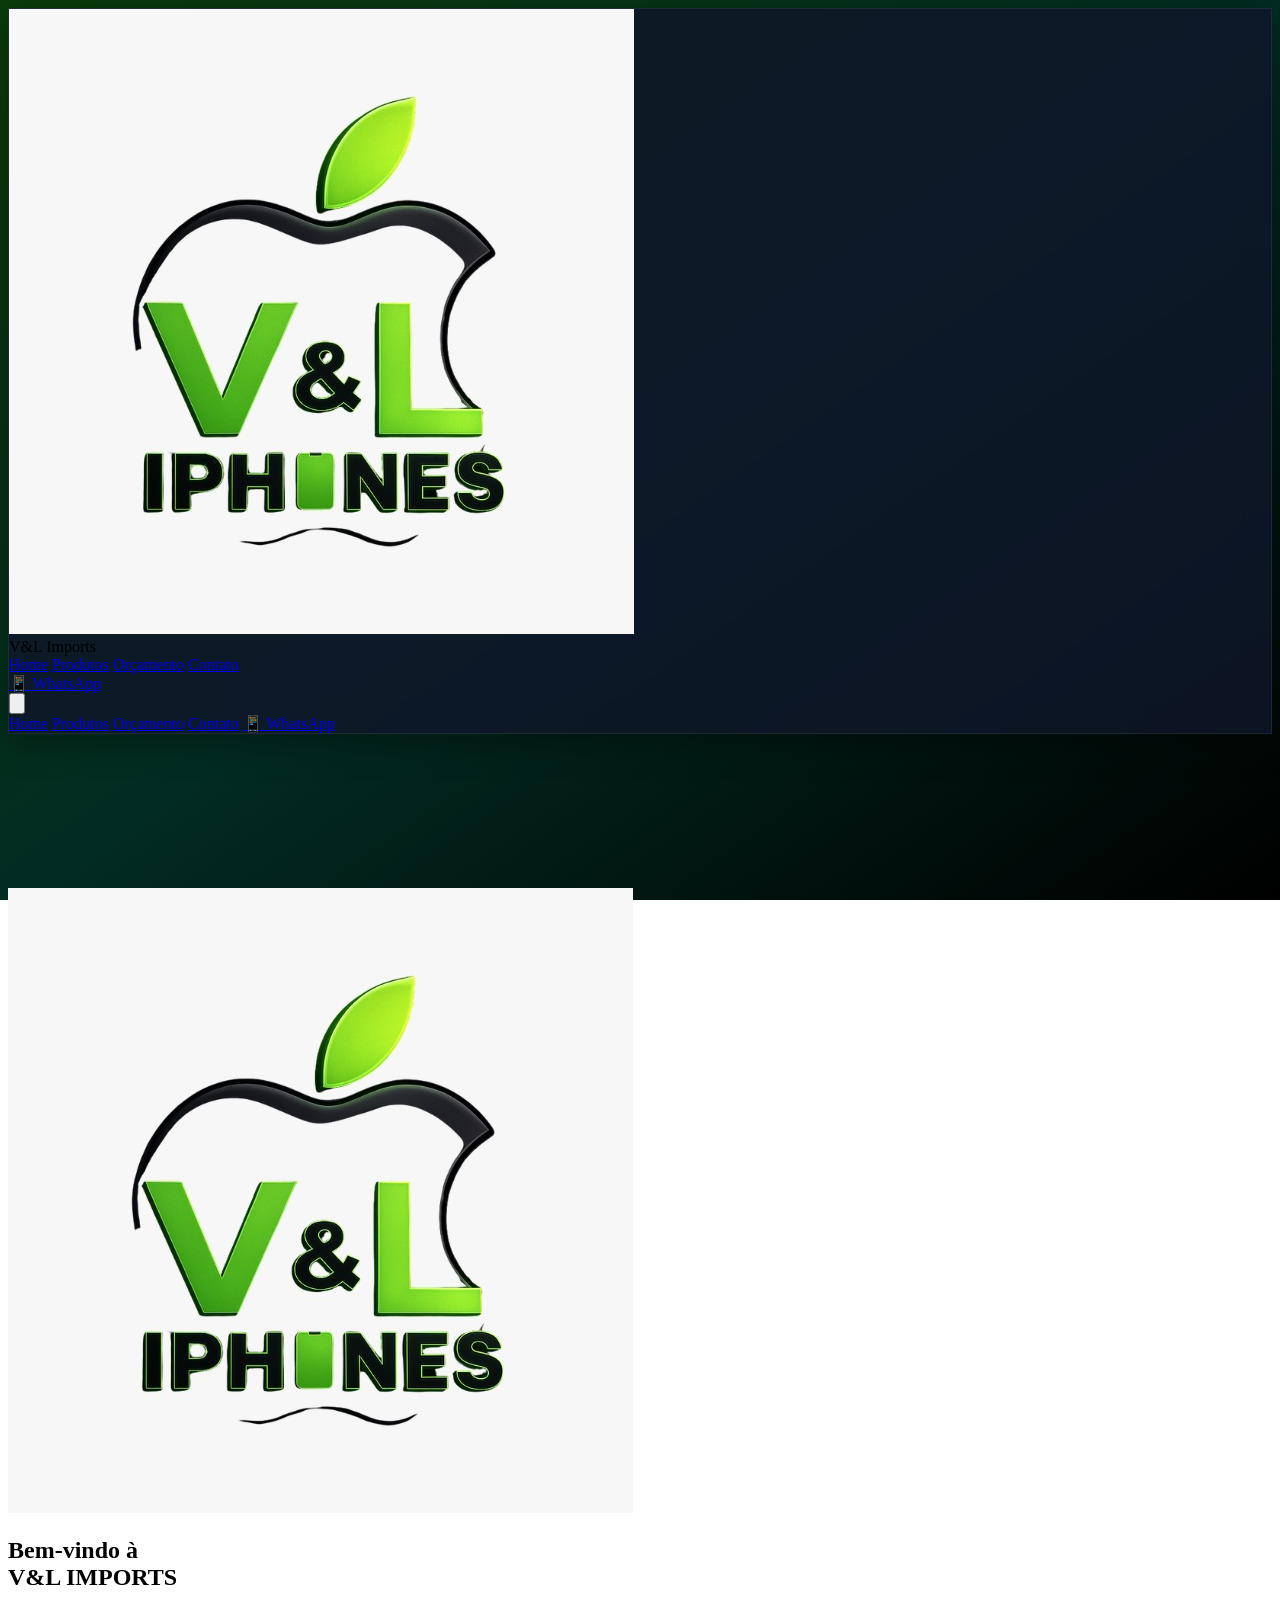
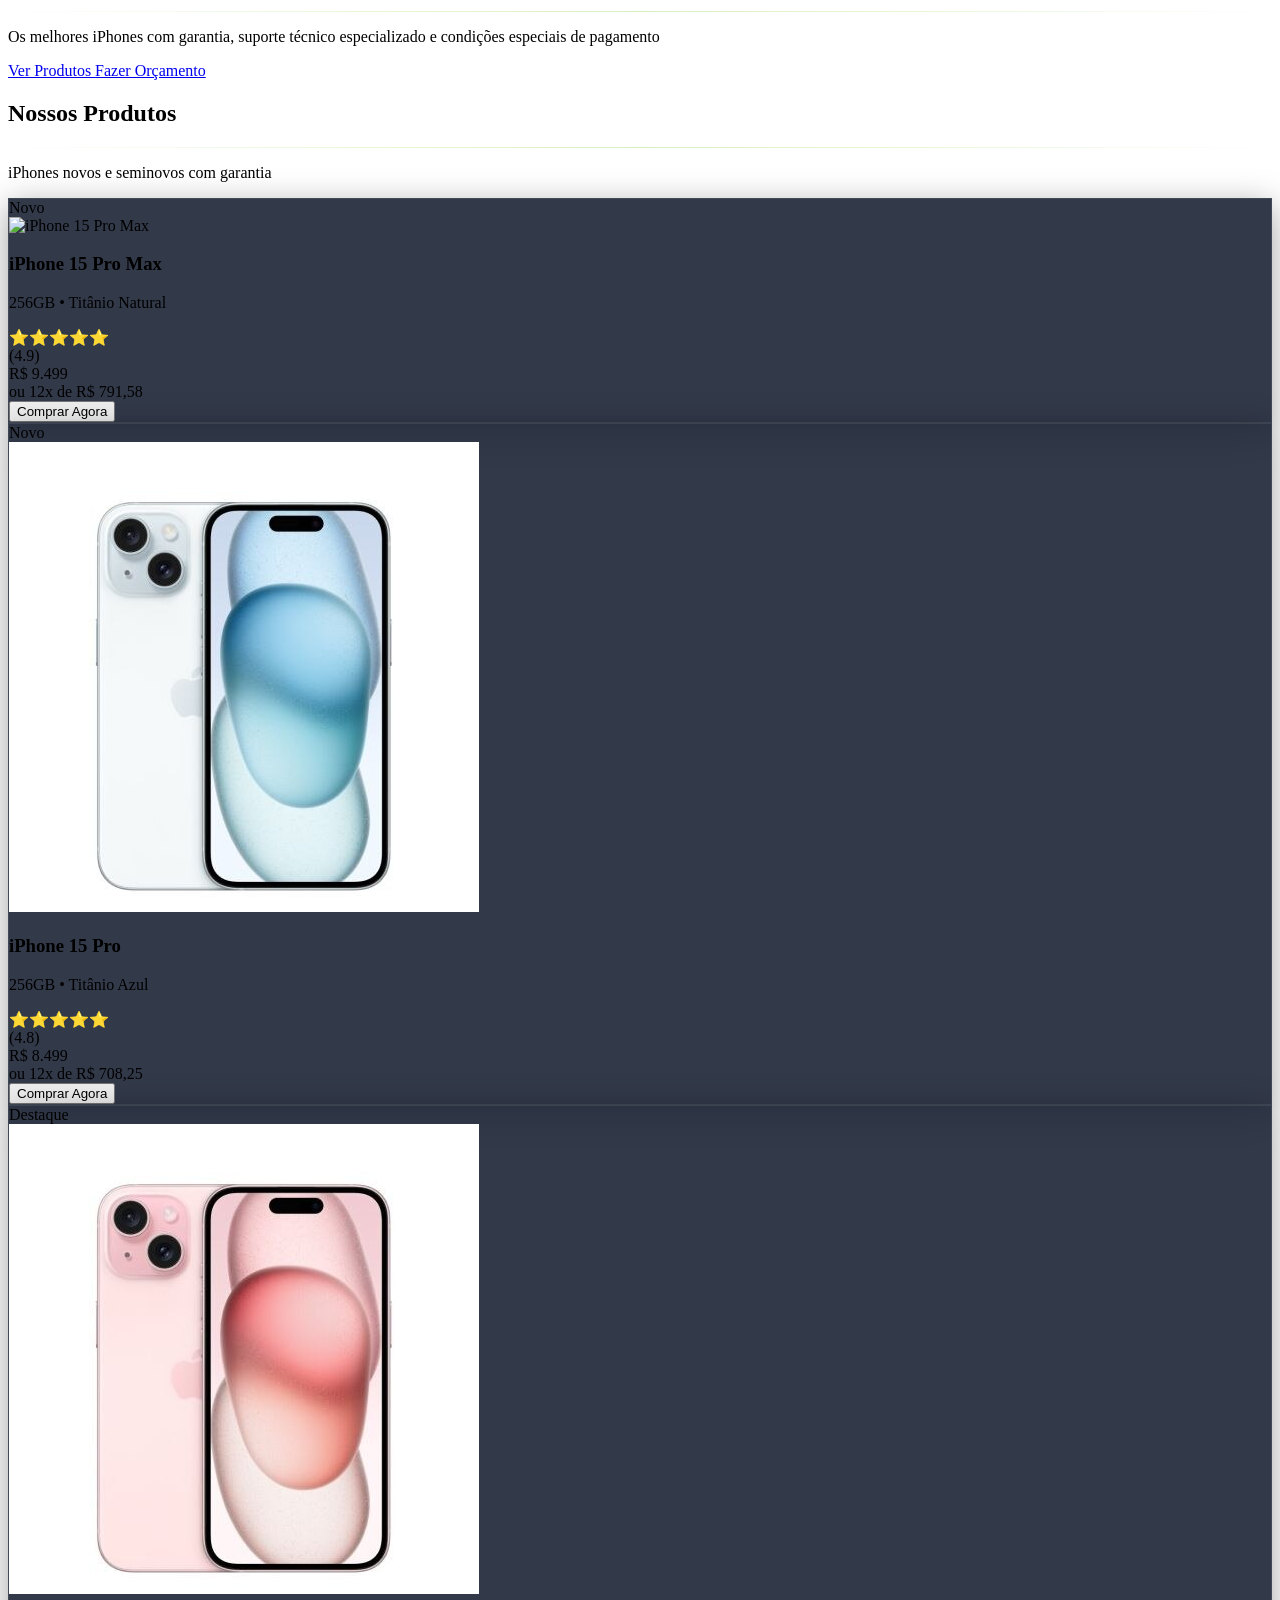
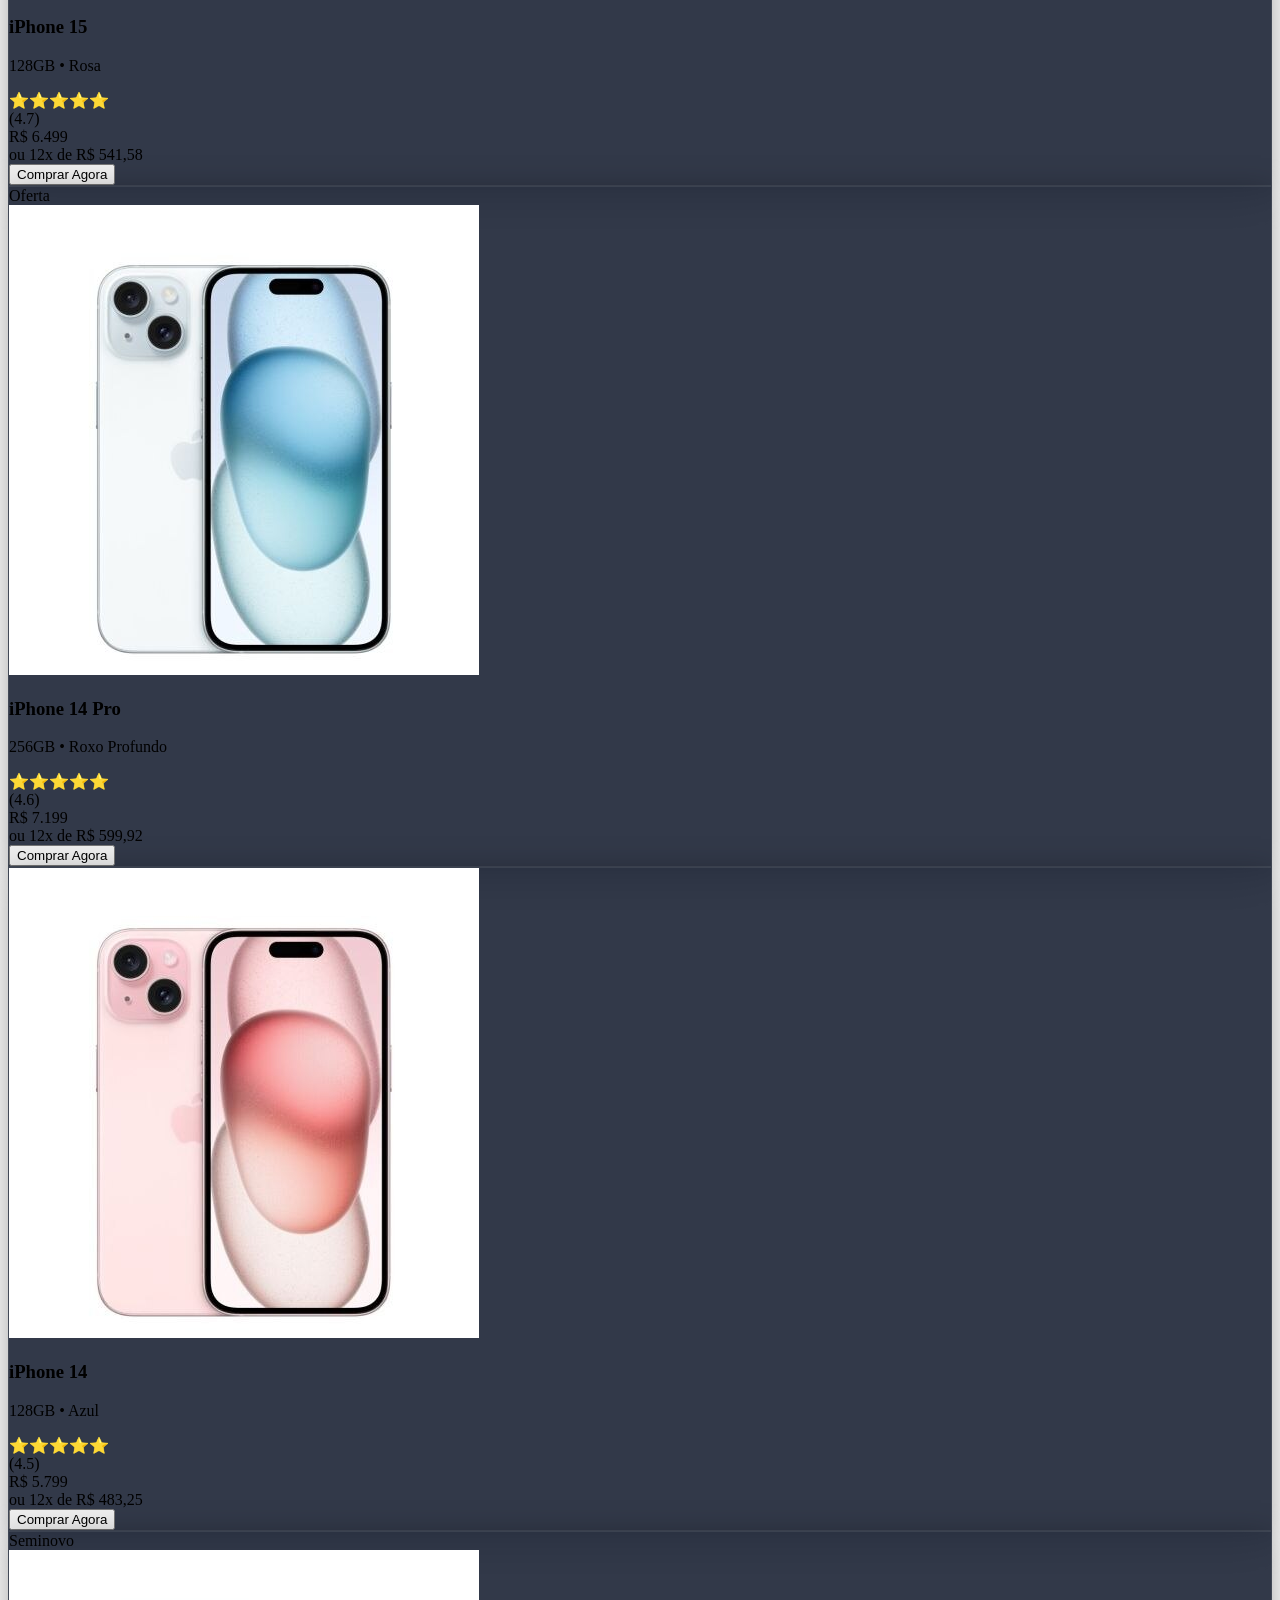
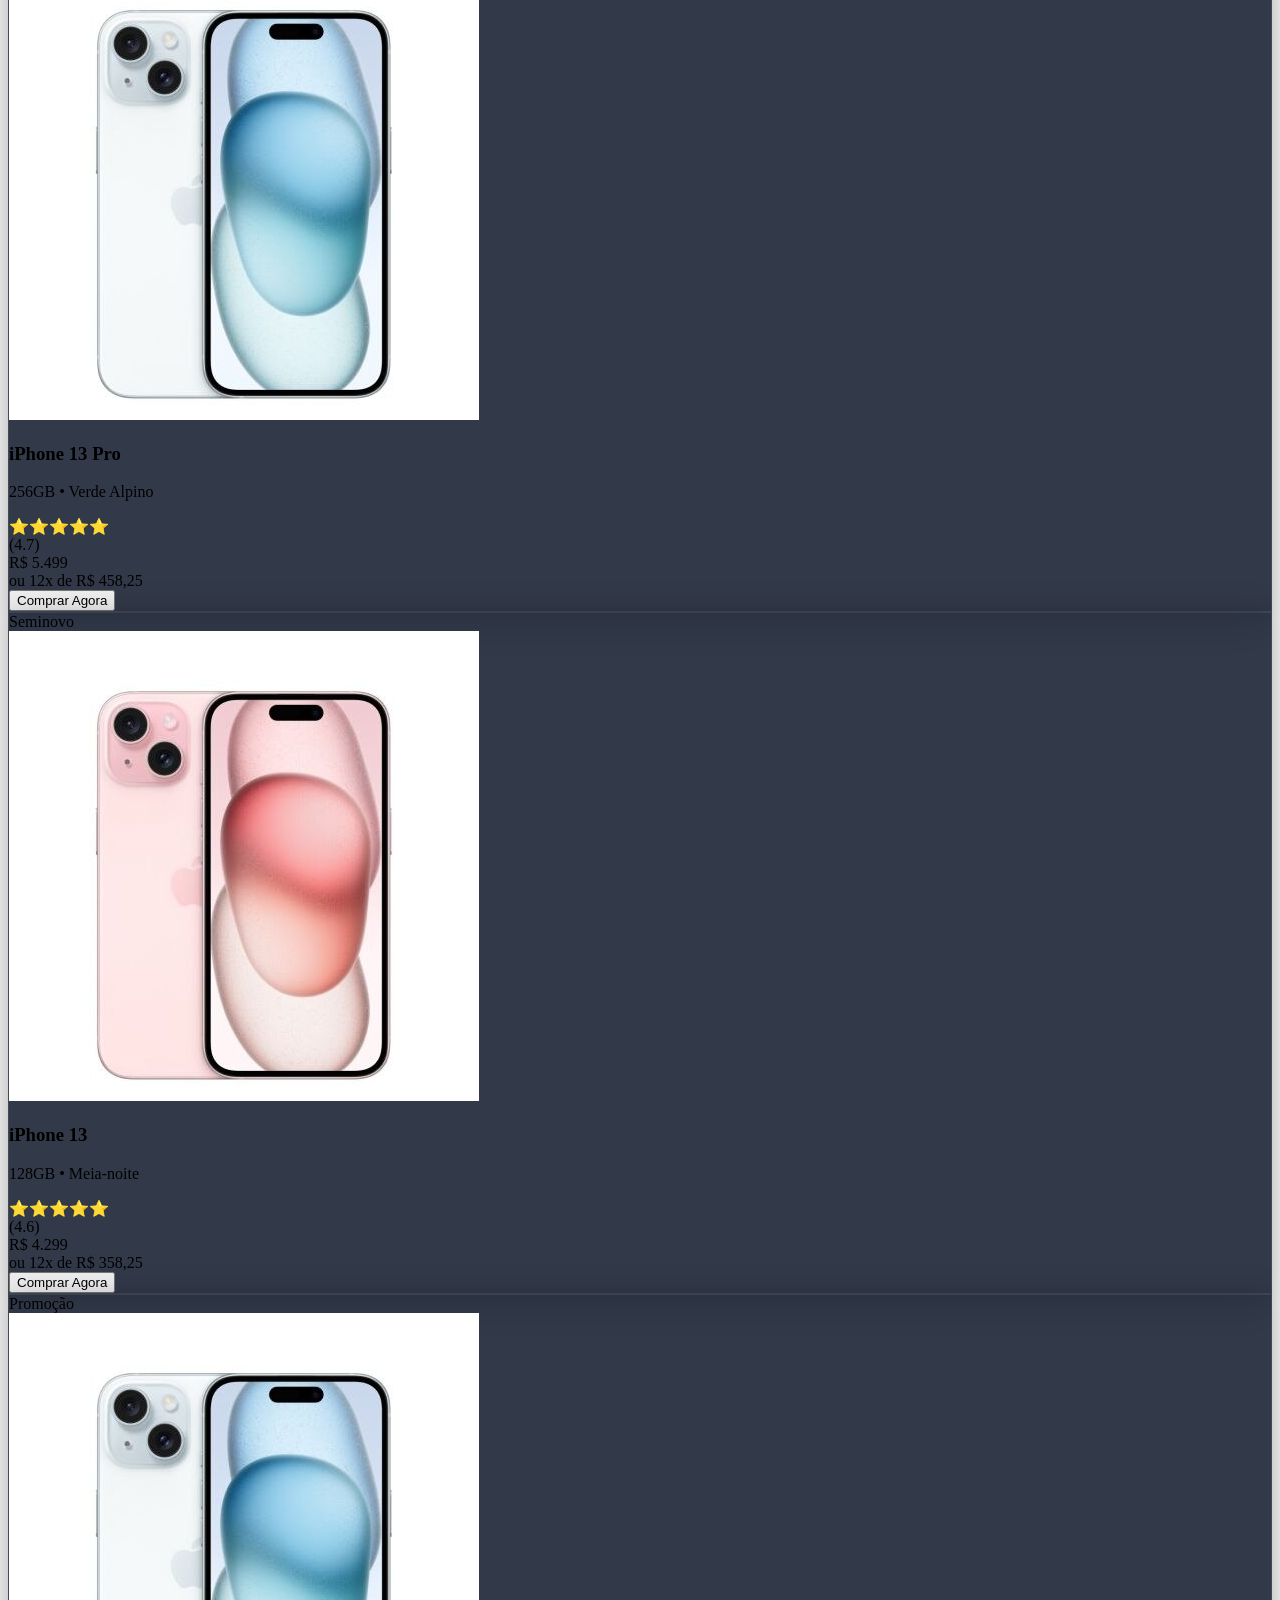
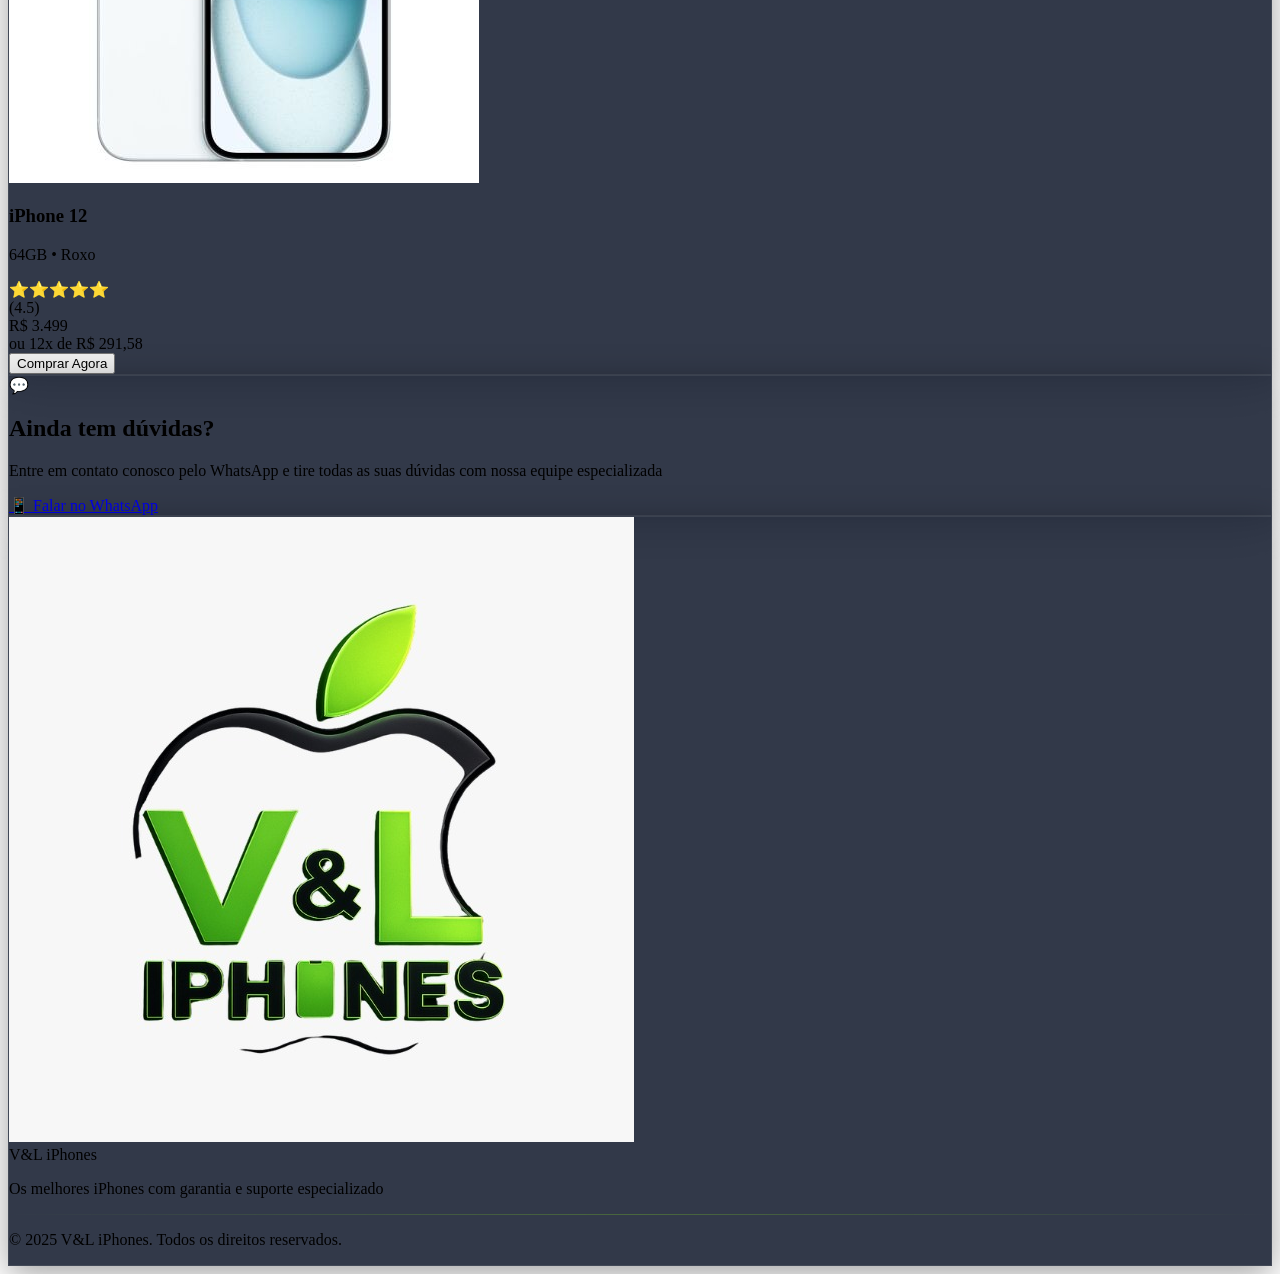
==== home.html @ f322f81c "Lançamento do site" ====
<!DOCTYPE html>
<html lang="pt-BR" class="h-full">
<head>
    <meta charset="UTF-8">
    <meta name="viewport" content="width=device-width, initial-scale=1.0">
    <title>V&L iPhones - Home</title>
    <script src="https://cdn.tailwindcss.com"></script>
    <style>
        body {
            box-sizing: border-box;
        }
        .fade-in {
            animation: fadeIn 0.4s ease-in-out;
        }
        @keyframes fadeIn {
            from { opacity: 0; transform: translateY(8px); }
            to { opacity: 1; transform: translateY(0); }
        }
        .glass-card {
            background: rgba(15, 23, 42, 0.85);
            backdrop-filter: blur(16px);
            border: 1px solid rgba(255, 255, 255, 0.08);
            box-shadow: 0 8px 32px 0 rgba(0, 0, 0, 0.37);
        }
        .glass-card:hover {
            border-color: rgba(126, 211, 33, 0.3);
            box-shadow: 0 12px 40px 0 rgba(126, 211, 33, 0.15);
            transform: translateY(-4px);
        }
        .product-card {
            transition: all 0.3s ease;
        }
        .product-image {
            transition: transform 0.4s ease;
        }
        .product-card:hover .product-image {
            transform: scale(1.05);
        }
        .divider {
            height: 1px;
            background: linear-gradient(to right, transparent, rgba(126, 211, 33, 0.3), transparent);
        }
        .badge {
            animation: pulse 2s infinite;
        }
        @keyframes pulse {
            0%, 100% { opacity: 1; }
            50% { opacity: 0.7; }
        }
    </style>
</head>
<body class="h-full font-sans" style="background: linear-gradient(to bottom right, #0a3d0a, #022c22, #000000); background-attachment: fixed;">
    
    <!-- Navbar Elegante -->
    <nav class="glass-card sticky top-0 z-50">
        <div class="max-w-7xl mx-auto px-6 py-4">
            <div class="flex items-center justify-between">
                <!-- Logo -->
                <div class="flex items-center gap-3">
                    <div class="w-12 h-12 rounded-xl overflow-hidden shadow-lg">
                        <img src="logo.jpg" alt="V&L iPhones" class="w-full h-full object-cover">
                    </div>
                    <span class="text-xl font-light text-white hidden sm:block">V&L <span class="font-semibold text-[#7ED321]">Imports</span></span>
                </div>

                <!-- Links Desktop -->
                <div class="hidden md:flex items-center gap-8">
                    <a href="#home" class="text-[#7ED321] font-medium text-sm">Home</a>
                    <a href="#produtos" class="text-gray-300 hover:text-[#7ED321] transition-colors text-sm font-medium">Produtos</a>
                    <a href="index.html" class="text-gray-300 hover:text-[#7ED321] transition-colors text-sm font-medium">Orçamento</a>
                    <a href="#contato" class="text-gray-300 hover:text-[#7ED321] transition-colors text-sm font-medium">Contato</a>
                </div>

                <!-- Botão CTA -->
                <div class="hidden md:block">
                    <a href="https://wa.me/5561985330258" target="_blank" class="bg-[#7ED321] text-black px-6 py-2 rounded-lg hover:bg-[#6BC118] transition-all duration-300 text-sm font-semibold shadow-lg hover:shadow-[#7ED321]/30">
                        📱 WhatsApp
                    </a>
                </div>

                <!-- Menu Mobile -->
                <button id="mobile-menu-btn" class="md:hidden text-gray-300 hover:text-[#7ED321] transition-colors">
                    <svg class="w-6 h-6" fill="none" stroke="currentColor" viewBox="0 0 24 24">
                        <path stroke-linecap="round" stroke-linejoin="round" stroke-width="2" d="M4 6h16M4 12h16M4 18h16"></path>
                    </svg>
                </button>
            </div>

            <!-- Menu Mobile Expandido -->
            <div id="mobile-menu" class="hidden md:hidden mt-4 pt-4 border-t border-gray-700/50">
                <div class="flex flex-col gap-4">
                    <a href="#home" class="text-[#7ED321] font-medium text-sm">Home</a>
                    <a href="#produtos" class="text-gray-300 hover:text-[#7ED321] transition-colors text-sm font-medium">Produtos</a>
                    <a href="index.html" class="text-gray-300 hover:text-[#7ED321] transition-colors text-sm font-medium">Orçamento</a>
                    <a href="#contato" class="text-gray-300 hover:text-[#7ED321] transition-colors text-sm font-medium">Contato</a>
                    <a href="https://wa.me/5561985330258" target="_blank" class="bg-[#7ED321] text-black px-6 py-2 rounded-lg hover:bg-[#6BC118] transition-all duration-300 text-sm font-semibold shadow-lg text-left">
                        📱 WhatsApp
                    </a>
                </div>
            </div>
        </div>
    </nav>

<!-- Hero Section com Video Background -->
<section class="relative py-32 px-6 overflow-hidden" id="home">
    <!-- Video Background -->
    <video 
        class="absolute top-0 left-0 w-full h-full object-cover" 
        autoplay 
        loop 
        muted 
        playsinline>
        <source src="VID-20251021-WA0014.mp4" type="video/mp4">
    </video>
    
    <!-- Overlay escuro para melhor legibilidade -->
    <div class="absolute top-0 left-0 w-full h-full bg-black/60"></div>
    
    <!-- Conteúdo sobre o vídeo -->
    <div class="relative z-5 max-w-7xl mx-auto text-center">
        <div class="inline-block mb-6">
            <div class="w-80 h-80 mx-auto">
                <img src="logo.jpg" alt="V&L iPhones" class="w-full h-full object-cover">
            </div>
        </div>
        <h1 class="text-5xl md:text-6xl lg:text-7xl font-light tracking-tight text-white mb-4 drop-shadow-2xl">
            Bem-vindo à <br><span class="font-semibold text-[#7ED321]">V&L IMPORTS</span>
        </h1>
        <div class="divider max-w-md mx-auto mb-6"></div>
        <p class="text-gray-200 text-lg md:text-xl mb-8 max-w-2xl mx-auto drop-shadow-lg">
            Os melhores iPhones com garantia, suporte técnico especializado e condições especiais de pagamento
        </p>
        <div class="flex gap-4 justify-center flex-wrap">
            <a href="#produtos" class="bg-[#7ED321] text-black px-8 py-4 rounded-xl hover:bg-[#6BC118] transition-all duration-300 font-semibold shadow-2xl hover:shadow-[#7ED321]/50 hover:scale-105">
                Ver Produtos
            </a>
            <a href="index.html" class="bg-white/10 backdrop-blur-sm text-white px-8 py-4 rounded-xl hover:bg-white/20 transition-all duration-300 font-medium shadow-2xl border border-white/30">
                Fazer Orçamento
            </a>
        </div>
    </div>
</section>



    <!-- Products Section -->
    <section class="py-16 px-6" id="produtos">
        <div class="max-w-7xl mx-auto">
            <div class="text-center mb-12">
                <h2 class="text-3xl md:text-4xl font-light text-white mb-3">
                    Nossos <span class="font-semibold text-[#7ED321]">Produtos</span>
                </h2>
                <div class="divider max-w-md mx-auto mb-4"></div>
                <p class="text-gray-400 text-sm uppercase tracking-wider">iPhones novos e seminovos com garantia</p>
            </div>

            <!-- Product Grid -->
            <div class="grid grid-cols-1 md:grid-cols-2 lg:grid-cols-3 xl:grid-cols-4 gap-6">
                
                <!-- iPhone 15 Pro Max -->
                <div class="glass-card rounded-2xl p-6 product-card">
                    <div class="relative mb-4">
                        <span class="absolute top-2 right-2 bg-[#7ED321] text-black text-xs px-3 py-1 rounded-full badge font-semibold z-10">Novo</span>
                        <div class="bg-gradient-to-br from-slate-800 to-slate-900 rounded-xl p-6 mb-4 product-image">
                            <img src="images/iphone-15-pro-max.png" alt="iPhone 15 Pro Max" class="w-full h-48 object-contain">
                        </div>
                    </div>
                    <h3 class="text-lg font-semibold text-white mb-2">iPhone 15 Pro Max</h3>
                    <p class="text-gray-400 text-sm mb-4">256GB • Titânio Natural</p>
                    <div class="flex items-center gap-2 mb-4">
                        <div class="flex text-[#7ED321] text-sm">
                            ⭐⭐⭐⭐⭐
                        </div>
                        <span class="text-gray-500 text-xs">(4.9)</span>
                    </div>
                    <div class="border-t border-gray-700/50 pt-4 mb-4">
                        <div class="text-2xl font-bold text-[#7ED321] mb-1">R$ 9.499</div>
                        <div class="text-gray-500 text-xs">ou 12x de R$ 791,58</div>
                    </div>
                    <button onclick="comprarProduto('iPhone 15 Pro Max', 'R$ 9.499')" class="w-full bg-[#7ED321] text-black py-3 rounded-xl hover:bg-[#6BC118] transition-all duration-300 font-semibold text-sm shadow-lg">
                        Comprar Agora
                    </button>
                </div>

                <!-- iPhone 15 Pro -->
                <div class="glass-card rounded-2xl p-6 product-card">
                    <div class="relative mb-4">
                        <span class="absolute top-2 right-2 bg-[#7ED321] text-black text-xs px-3 py-1 rounded-full badge font-semibold z-10">Novo</span>
                        <div class="bg-gradient-to-br from-slate-800 to-slate-900 rounded-xl p-6 mb-4 product-image">
                            <img src="iphone azul.jpg" alt="iPhone 15 Pro" class="w-full h-48 object-contain">
                        </div>
                    </div>
                    <h3 class="text-lg font-semibold text-white mb-2">iPhone 15 Pro</h3>
                    <p class="text-gray-400 text-sm mb-4">256GB • Titânio Azul</p>
                    <div class="flex items-center gap-2 mb-4">
                        <div class="flex text-[#7ED321] text-sm">
                            ⭐⭐⭐⭐⭐
                        </div>
                        <span class="text-gray-500 text-xs">(4.8)</span>
                    </div>
                    <div class="border-t border-gray-700/50 pt-4 mb-4">
                        <div class="text-2xl font-bold text-[#7ED321] mb-1">R$ 8.499</div>
                        <div class="text-gray-500 text-xs">ou 12x de R$ 708,25</div>
                    </div>
                    <button onclick="comprarProduto('iPhone 15 Pro', 'R$ 8.499')" class="w-full bg-[#7ED321] text-black py-3 rounded-xl hover:bg-[#6BC118] transition-all duration-300 font-semibold text-sm shadow-lg">
                        Comprar Agora
                    </button>
                </div>

                <!-- iPhone 15 -->
                <div class="glass-card rounded-2xl p-6 product-card">
                    <div class="relative mb-4">
                        <span class="absolute top-2 right-2 bg-blue-500 text-white text-xs px-3 py-1 rounded-full badge font-semibold z-10">Destaque</span>
                        <div class="bg-gradient-to-br from-slate-800 to-slate-900 rounded-xl p-6 mb-4 product-image">
                            <img src="Iphone rosa.jpg" alt="iPhone 15" class="w-full h-48 object-contain">
                        </div>
                    </div>
                    <h3 class="text-lg font-semibold text-white mb-2">iPhone 15</h3>
                    <p class="text-gray-400 text-sm mb-4">128GB • Rosa</p>
                    <div class="flex items-center gap-2 mb-4">
                        <div class="flex text-[#7ED321] text-sm">
                            ⭐⭐⭐⭐⭐
                        </div>
                        <span class="text-gray-500 text-xs">(4.7)</span>
                    </div>
                    <div class="border-t border-gray-700/50 pt-4 mb-4">
                        <div class="text-2xl font-bold text-[#7ED321] mb-1">R$ 6.499</div>
                        <div class="text-gray-500 text-xs">ou 12x de R$ 541,58</div>
                    </div>
                    <button onclick="comprarProduto('iPhone 15', 'R$ 6.499')" class="w-full bg-[#7ED321] text-black py-3 rounded-xl hover:bg-[#6BC118] transition-all duration-300 font-semibold text-sm shadow-lg">
                        Comprar Agora
                    </button>
                </div>

                <!-- iPhone 14 Pro -->
                <div class="glass-card rounded-2xl p-6 product-card">
                    <div class="relative mb-4">
                        <span class="absolute top-2 right-2 bg-yellow-500 text-black text-xs px-3 py-1 rounded-full badge font-semibold z-10">Oferta</span>
                        <div class="bg-gradient-to-br from-slate-800 to-slate-900 rounded-xl p-6 mb-4 product-image">
                            <img src="iphone azul.jpg" alt="iPhone 14 Pro" class="w-full h-48 object-contain">
                        </div>
                    </div>
                    <h3 class="text-lg font-semibold text-white mb-2">iPhone 14 Pro</h3>
                    <p class="text-gray-400 text-sm mb-4">256GB • Roxo Profundo</p>
                    <div class="flex items-center gap-2 mb-4">
                        <div class="flex text-[#7ED321] text-sm">
                            ⭐⭐⭐⭐⭐
                        </div>
                        <span class="text-gray-500 text-xs">(4.6)</span>
                    </div>
                    <div class="border-t border-gray-700/50 pt-4 mb-4">
                        <div class="text-2xl font-bold text-[#7ED321] mb-1">R$ 7.199</div>
                        <div class="text-gray-500 text-xs">ou 12x de R$ 599,92</div>
                    </div>
                    <button onclick="comprarProduto('iPhone 14 Pro', 'R$ 7.199')" class="w-full bg-[#7ED321] text-black py-3 rounded-xl hover:bg-[#6BC118] transition-all duration-300 font-semibold text-sm shadow-lg">
                        Comprar Agora
                    </button>
                </div>

                <!-- iPhone 14 -->
                <div class="glass-card rounded-2xl p-6 product-card">
                    <div class="relative mb-4">
                        <div class="bg-gradient-to-br from-slate-800 to-slate-900 rounded-xl p-6 mb-4 product-image">
                            <img src="Iphone rosa.jpg" alt="iPhone 14" class="w-full h-48 object-contain">
                        </div>
                    </div>
                    <h3 class="text-lg font-semibold text-white mb-2">iPhone 14</h3>
                    <p class="text-gray-400 text-sm mb-4">128GB • Azul</p>
                    <div class="flex items-center gap-2 mb-4">
                        <div class="flex text-[#7ED321] text-sm">
                            ⭐⭐⭐⭐⭐
                        </div>
                        <span class="text-gray-500 text-xs">(4.5)</span>
                    </div>
                    <div class="border-t border-gray-700/50 pt-4 mb-4">
                        <div class="text-2xl font-bold text-[#7ED321] mb-1">R$ 5.799</div>
                        <div class="text-gray-500 text-xs">ou 12x de R$ 483,25</div>
                    </div>
                    <button onclick="comprarProduto('iPhone 14', 'R$ 5.799')" class="w-full bg-[#7ED321] text-black py-3 rounded-xl hover:bg-[#6BC118] transition-all duration-300 font-semibold text-sm shadow-lg">
                        Comprar Agora
                    </button>
                </div>

                <!-- iPhone 13 Pro -->
                <div class="glass-card rounded-2xl p-6 product-card">
                    <div class="relative mb-4">
                        <span class="absolute top-2 right-2 bg-red-500 text-white text-xs px-3 py-1 rounded-full badge font-semibold z-10">Seminovo</span>
                        <div class="bg-gradient-to-br from-slate-800 to-slate-900 rounded-xl p-6 mb-4 product-image">
                            <img src="iphone azul.jpg" alt="iPhone 13 Pro" class="w-full h-48 object-contain">
                        </div>
                    </div>
                    <h3 class="text-lg font-semibold text-white mb-2">iPhone 13 Pro</h3>
                    <p class="text-gray-400 text-sm mb-4">256GB • Verde Alpino</p>
                    <div class="flex items-center gap-2 mb-4">
                        <div class="flex text-[#7ED321] text-sm">
                            ⭐⭐⭐⭐⭐
                        </div>
                        <span class="text-gray-500 text-xs">(4.7)</span>
                    </div>
                    <div class="border-t border-gray-700/50 pt-4 mb-4">
                        <div class="text-2xl font-bold text-[#7ED321] mb-1">R$ 5.499</div>
                        <div class="text-gray-500 text-xs">ou 12x de R$ 458,25</div>
                    </div>
                    <button onclick="comprarProduto('iPhone 13 Pro', 'R$ 5.499')" class="w-full bg-[#7ED321] text-black py-3 rounded-xl hover:bg-[#6BC118] transition-all duration-300 font-semibold text-sm shadow-lg">
                        Comprar Agora
                    </button>
                </div>

                <!-- iPhone 13 -->
                <div class="glass-card rounded-2xl p-6 product-card">
                    <div class="relative mb-4">
                        <span class="absolute top-2 right-2 bg-red-500 text-white text-xs px-3 py-1 rounded-full badge font-semibold z-10">Seminovo</span>
                        <div class="bg-gradient-to-br from-slate-800 to-slate-900 rounded-xl p-6 mb-4 product-image">
                            <img src="Iphone rosa.jpg" alt="iPhone 13" class="w-full h-48 object-contain">
                        </div>
                    </div>
                    <h3 class="text-lg font-semibold text-white mb-2">iPhone 13</h3>
                    <p class="text-gray-400 text-sm mb-4">128GB • Meia-noite</p>
                    <div class="flex items-center gap-2 mb-4">
                        <div class="flex text-[#7ED321] text-sm">
                            ⭐⭐⭐⭐⭐
                        </div>
                        <span class="text-gray-500 text-xs">(4.6)</span>
                    </div>
                    <div class="border-t border-gray-700/50 pt-4 mb-4">
                        <div class="text-2xl font-bold text-[#7ED321] mb-1">R$ 4.299</div>
                        <div class="text-gray-500 text-xs">ou 12x de R$ 358,25</div>
                    </div>
                    <button onclick="comprarProduto('iPhone 13', 'R$ 4.299')" class="w-full bg-[#7ED321] text-black py-3 rounded-xl hover:bg-[#6BC118] transition-all duration-300 font-semibold text-sm shadow-lg">
                        Comprar Agora
                    </button>
                </div>

                <!-- iPhone 12 -->
                <div class="glass-card rounded-2xl p-6 product-card">
                    <div class="relative mb-4">
                        <span class="absolute top-2 right-2 bg-purple-500 text-white text-xs px-3 py-1 rounded-full badge font-semibold z-10">Promoção</span>
                        <div class="bg-gradient-to-br from-slate-800 to-slate-900 rounded-xl p-6 mb-4 product-image">
                            <img src="iphone azul.jpg" alt="iPhone 12" class="w-full h-48 object-contain">
                        </div>
                    </div>
                    <h3 class="text-lg font-semibold text-white mb-2">iPhone 12</h3>
                    <p class="text-gray-400 text-sm mb-4">64GB • Roxo</p>
                    <div class="flex items-center gap-2 mb-4">
                        <div class="flex text-[#7ED321] text-sm">
                            ⭐⭐⭐⭐⭐
                        </div>
                        <span class="text-gray-500 text-xs">(4.5)</span>
                    </div>
                    <div class="border-t border-gray-700/50 pt-4 mb-4">
                        <div class="text-2xl font-bold text-[#7ED321] mb-1">R$ 3.499</div>
                        <div class="text-gray-500 text-xs">ou 12x de R$ 291,58</div>
                    </div>
                    <button onclick="comprarProduto('iPhone 12', 'R$ 3.499')" class="w-full bg-[#7ED321] text-black py-3 rounded-xl hover:bg-[#6BC118] transition-all duration-300 font-semibold text-sm shadow-lg">
                        Comprar Agora
                    </button>
                </div>

            </div>
        </div>
    </section>

    <!-- CTA Section -->
    <section class="py-20 px-6" id="contato">
        <div class="max-w-4xl mx-auto">
            <div class="glass-card rounded-3xl p-12 text-center">
                <div class="w-16 h-16 mx-auto mb-6 rounded-2xl bg-gradient-to-br from-[#7ED321] to-[#6BC118] flex items-center justify-center shadow-lg">
                    <span class="text-3xl">💬</span>
                </div>
                <h2 class="text-3xl md:text-4xl font-light text-white mb-4">
                    Ainda tem <span class="font-semibold text-[#7ED321]">dúvidas?</span>
                </h2>
                <p class="text-gray-400 mb-8 max-w-2xl mx-auto">
                    Entre em contato conosco pelo WhatsApp e tire todas as suas dúvidas com nossa equipe especializada
                </p>
                <a href="https://wa.me/5561985330258" target="_blank" class="inline-block bg-green-600 text-white px-8 py-4 rounded-xl hover:bg-green-700 transition-all duration-300 font-semibold shadow-lg hover:shadow-green-500/30">
                    📱 Falar no WhatsApp
                </a>
            </div>
        </div>
    </section>

    <!-- Footer -->
    <footer class="glass-card mt-20">
        <div class="max-w-7xl mx-auto px-6 py-8">
            <div class="text-center">
                <div class="flex items-center justify-center gap-3 mb-4">
                    <div class="w-10 h-10 rounded-xl overflow-hidden shadow-lg">
                        <img src="logo.jpg" alt="V&L iPhones" class="w-full h-full object-cover">
                    </div>
                    <span class="text-xl font-light text-white">V&L <span class="font-semibold text-[#7ED321]">iPhones</span></span>
                </div>
                <p class="text-gray-400 text-sm mb-4">Os melhores iPhones com garantia e suporte especializado</p>
                <div class="divider max-w-md mx-auto mb-4"></div>
                <p class="text-gray-500 text-xs">© 2025 V&L iPhones. Todos os direitos reservados.</p>
            </div>
        </div>
    </footer>

    <script>
        // Menu Mobile Toggle
        const mobileMenuBtn = document.getElementById('mobile-menu-btn');
        const mobileMenu = document.getElementById('mobile-menu');

        mobileMenuBtn.addEventListener('click', () => {
            mobileMenu.classList.toggle('hidden');
        });

        // Fechar menu mobile ao clicar em um link
        document.querySelectorAll('#mobile-menu a').forEach(link => {
            link.addEventListener('click', () => {
                mobileMenu.classList.add('hidden');
            });
        });

        // Função de compra
        function comprarProduto(produto, preco) {
            const numeroLoja = '5561985330258';
            const mensagem = `Olá! Tenho interesse no *${produto}* no valor de *${preco}*. Gostaria de mais informações sobre formas de pagamento e disponibilidade.`;
            const mensagemEncoded = encodeURIComponent(mensagem);
            const urlWhatsApp = `https://wa.me/${numeroLoja}?text=${mensagemEncoded}`;
            window.open(urlWhatsApp, '_blank');
        }

        // Smooth scroll
        document.querySelectorAll('a[href^="#"]').forEach(anchor => {
            anchor.addEventListener('click', function (e) {
                e.preventDefault();
                const target = document.querySelector(this.getAttribute('href'));
                if (target) {
                    target.scrollIntoView({ behavior: 'smooth', block: 'start' });
                }
            });
        });
    </script>
</body>
</html>
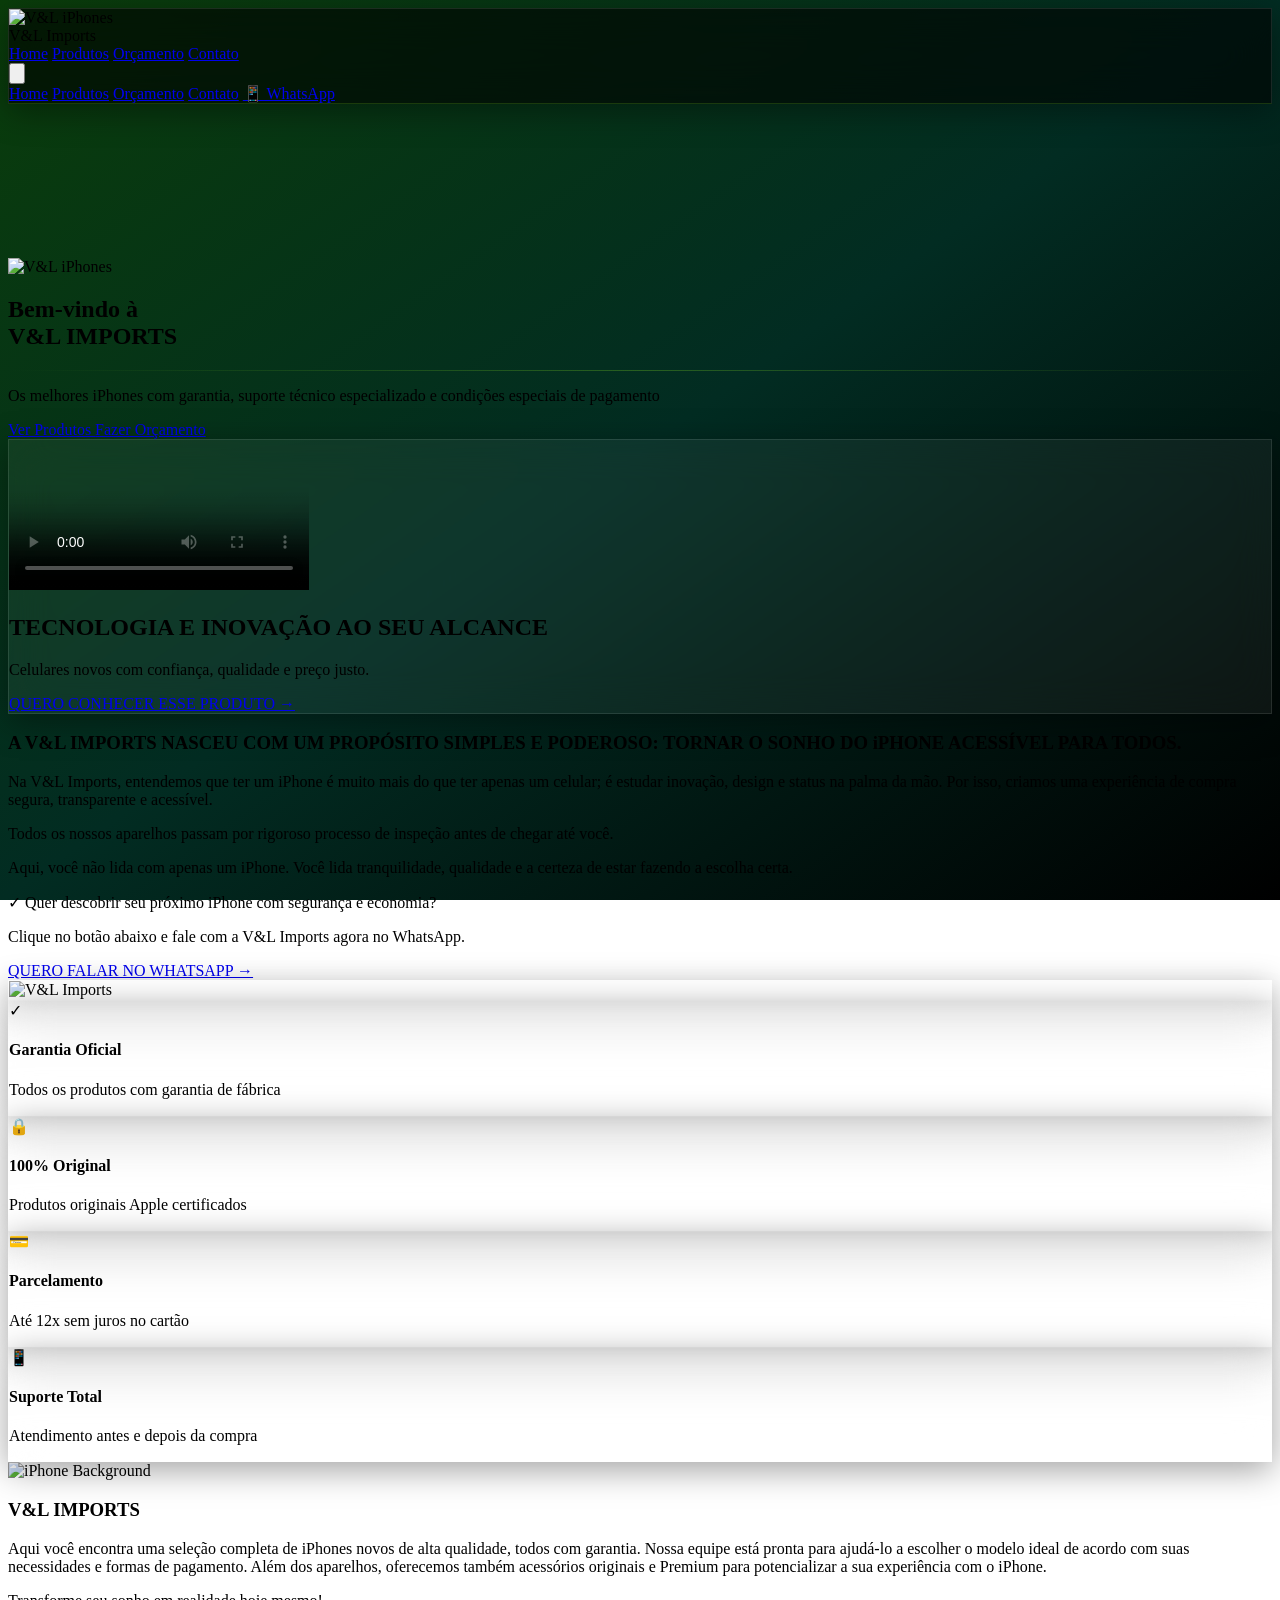
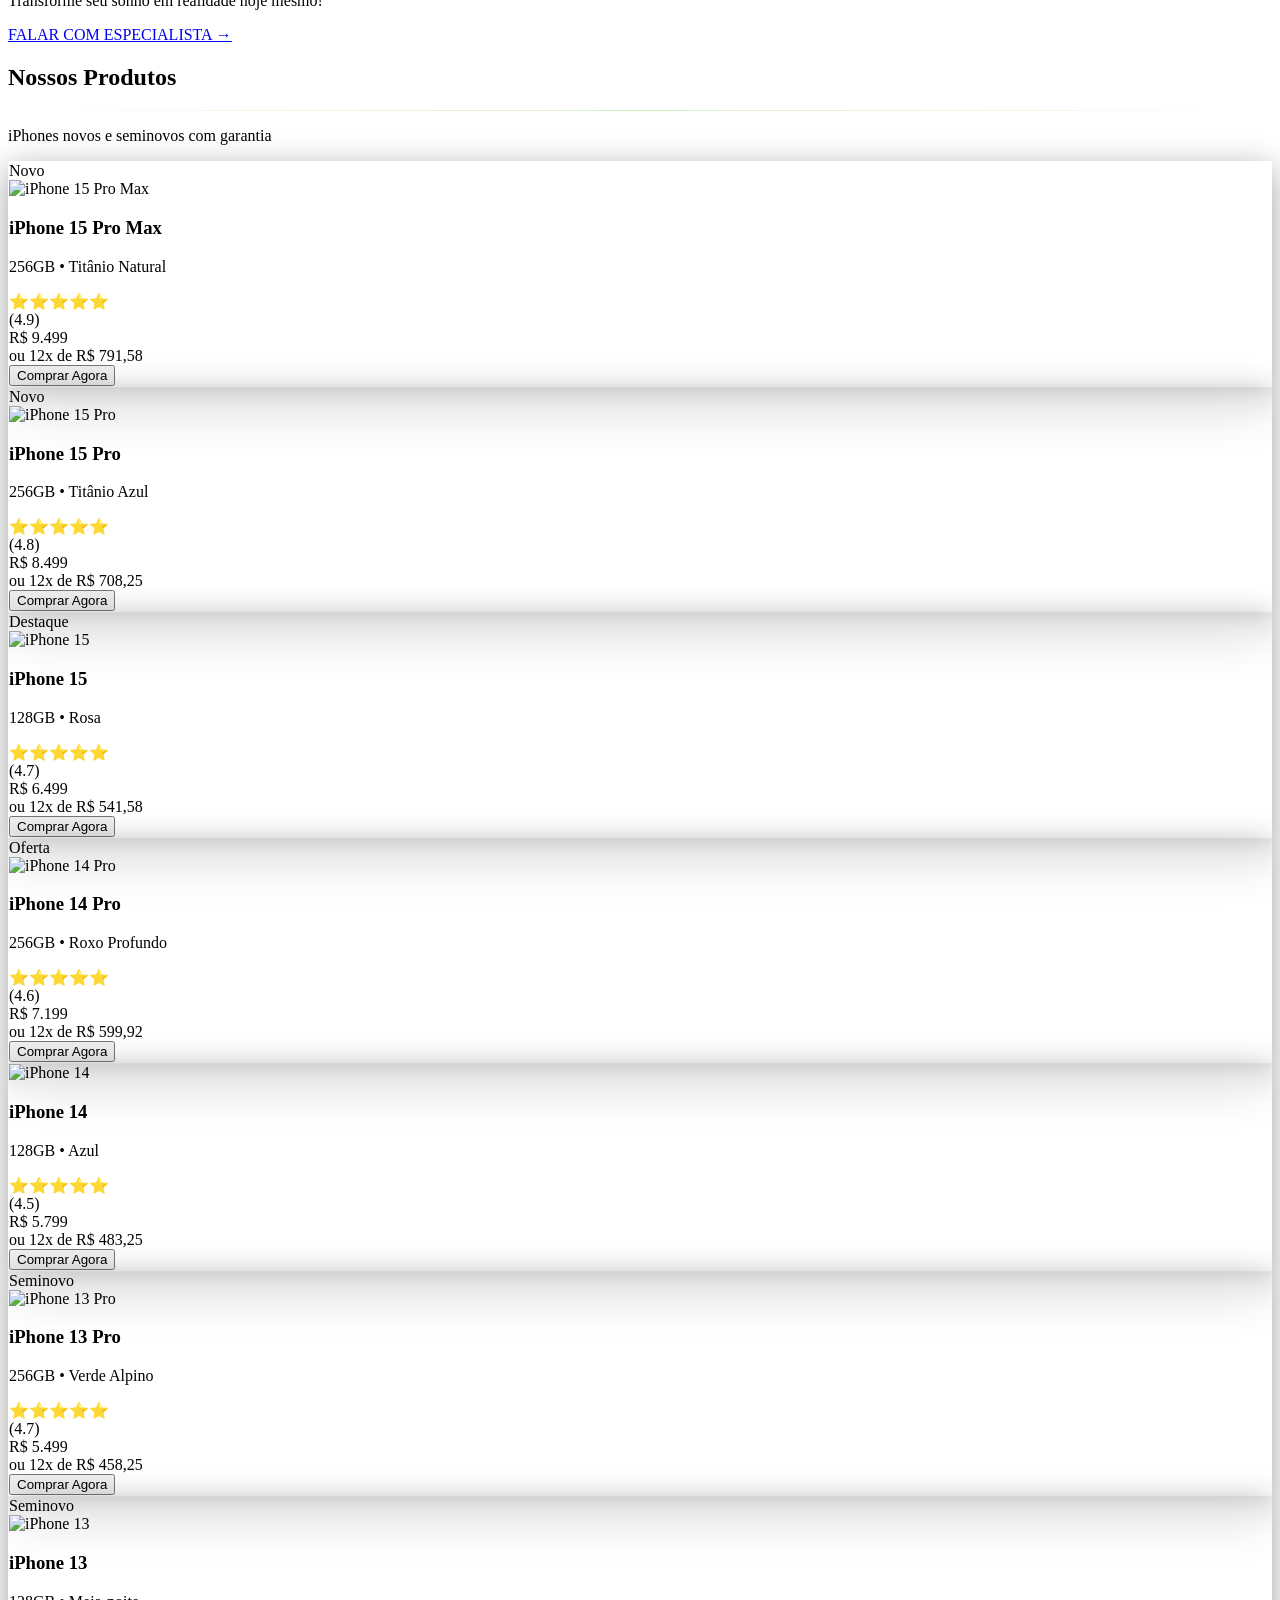
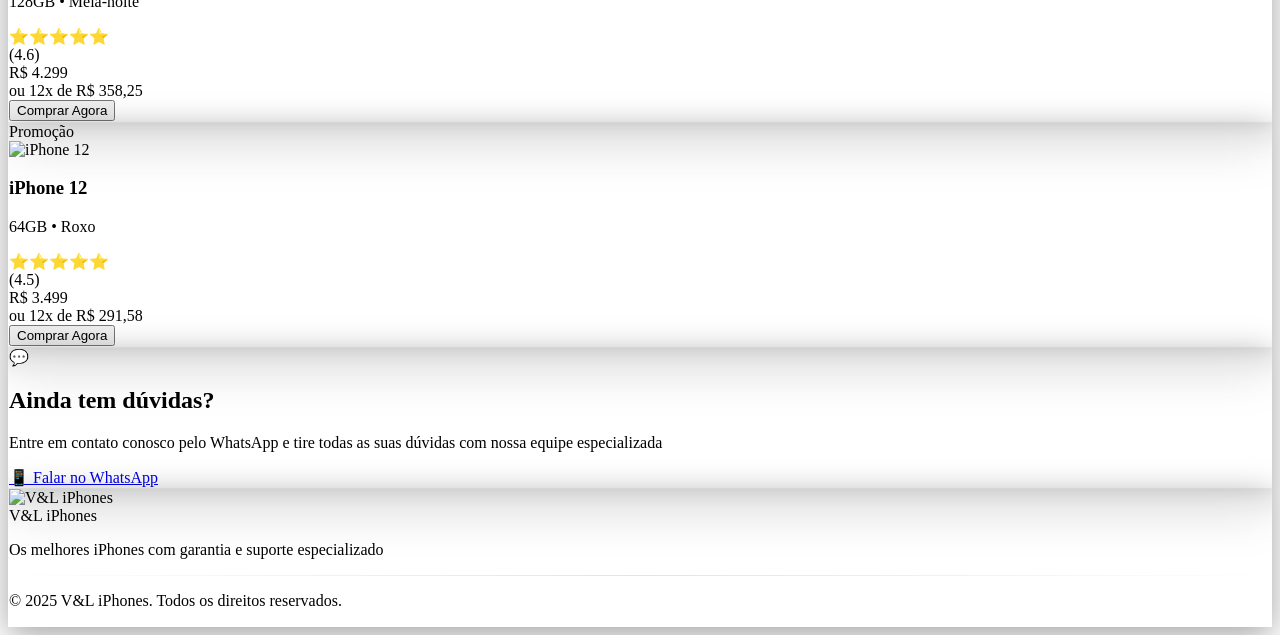
==== commit e9d04e19: "Update home.html" ====
--- a/home.html
+++ b/home.html
@@ -6,51 +6,61 @@
     <title>V&L iPhones - Home</title>
     <script src="https://cdn.tailwindcss.com"></script>
     <style>
-        body {
-            box-sizing: border-box;
-        }
-        .fade-in {
-            animation: fadeIn 0.4s ease-in-out;
-        }
-        @keyframes fadeIn {
-            from { opacity: 0; transform: translateY(8px); }
-            to { opacity: 1; transform: translateY(0); }
-        }
-        .glass-card {
-            background: rgba(15, 23, 42, 0.85);
-            backdrop-filter: blur(16px);
-            border: 1px solid rgba(255, 255, 255, 0.08);
-            box-shadow: 0 8px 32px 0 rgba(0, 0, 0, 0.37);
-        }
-        .glass-card:hover {
-            border-color: rgba(126, 211, 33, 0.3);
-            box-shadow: 0 12px 40px 0 rgba(126, 211, 33, 0.15);
-            transform: translateY(-4px);
-        }
-        .product-card {
-            transition: all 0.3s ease;
-        }
-        .product-image {
-            transition: transform 0.4s ease;
-        }
-        .product-card:hover .product-image {
-            transform: scale(1.05);
-        }
-        .divider {
-            height: 1px;
-            background: linear-gradient(to right, transparent, rgba(126, 211, 33, 0.3), transparent);
-        }
-        .badge {
-            animation: pulse 2s infinite;
-        }
-        @keyframes pulse {
-            0%, 100% { opacity: 1; }
-            50% { opacity: 0.7; }
-        }
-    </style>
+    body {
+        box-sizing: border-box;
+    }
+    .fade-in {
+        animation: fadeIn 0.4s ease-in-out;
+    }
+    @keyframes fadeIn {
+        from { opacity: 0; transform: translateY(8px); }
+        to { opacity: 1; transform: translateY(0); }
+    }
+    .glass-card {
+        background: rgba(255, 255, 255, 0.05);
+        backdrop-filter: blur(20px);
+        -webkit-backdrop-filter: blur(20px);
+        border: 1px solid rgba(255, 255, 255, 0.1);
+        box-shadow: 0 8px 32px 0 rgba(0, 0, 0, 0.37);
+    }
+    .glass-card:hover {
+        background: rgba(255, 255, 255, 0.08);
+        border-color: rgba(126, 211, 33, 0.3);
+        box-shadow: 0 12px 40px 0 rgba(126, 211, 33, 0.15);
+        transform: translateY(-4px);
+    }
+    .product-card {
+        transition: all 0.3s ease;
+    }
+    .product-image {
+        transition: transform 0.4s ease;
+    }
+    .product-card:hover .product-image {
+        transform: scale(1.05);
+    }
+    .divider {
+        height: 1px;
+        background: linear-gradient(to right, transparent, rgba(126, 211, 33, 0.3), transparent);
+    }
+    .badge {
+        animation: pulse 2s infinite;
+    }
+    @keyframes pulse {
+        0%, 100% { opacity: 1; }
+        50% { opacity: 0.7; }
+    }
+    /* Navbar com efeito vidro */
+    nav.glass-card {
+        background: rgba(0, 0, 0, 0.6);
+        backdrop-filter: blur(20px);
+        -webkit-backdrop-filter: blur(20px);
+        border-bottom: 1px solid rgba(126, 211, 33, 0.2);
+    }
+</style>
+
 </head>
 <body class="h-full font-sans" style="background: linear-gradient(to bottom right, #0a3d0a, #022c22, #000000); background-attachment: fixed;">
-    
+
     <!-- Navbar Elegante -->
     <nav class="glass-card sticky top-0 z-50">
         <div class="max-w-7xl mx-auto px-6 py-4">
@@ -58,7 +68,7 @@
                 <!-- Logo -->
                 <div class="flex items-center gap-3">
                     <div class="w-12 h-12 rounded-xl overflow-hidden shadow-lg">
-                        <img src="logo.jpg" alt="V&L iPhones" class="w-full h-full object-cover">
+                        <img src="img/Branco e Linhas em Carvão Casamento Logotipo(1).png" alt="V&L iPhones" class="w-full h-full object-cover">
                     </div>
                     <span class="text-xl font-light text-white hidden sm:block">V&L <span class="font-semibold text-[#7ED321]">Imports</span></span>
                 </div>
@@ -72,11 +82,7 @@
                 </div>
 
                 <!-- Botão CTA -->
-                <div class="hidden md:block">
-                    <a href="https://wa.me/5561985330258" target="_blank" class="bg-[#7ED321] text-black px-6 py-2 rounded-lg hover:bg-[#6BC118] transition-all duration-300 text-sm font-semibold shadow-lg hover:shadow-[#7ED321]/30">
-                        📱 WhatsApp
-                    </a>
-                </div>
+
 
                 <!-- Menu Mobile -->
                 <button id="mobile-menu-btn" class="md:hidden text-gray-300 hover:text-[#7ED321] transition-colors">
@@ -104,23 +110,23 @@
 <!-- Hero Section com Video Background -->
 <section class="relative py-32 px-6 overflow-hidden" id="home">
     <!-- Video Background -->
-    <video 
-        class="absolute top-0 left-0 w-full h-full object-cover" 
-        autoplay 
-        loop 
-        muted 
+    <video
+        class="absolute top-0 left-0 w-full h-full object-cover"
+        autoplay
+        loop
+        muted
         playsinline>
-        <source src="VID-20251021-WA0014.mp4" type="video/mp4">
+        <source src="img/WhatsApp Video 2025-10-21 at 09.56.12.mp4" type="video/mp4">
     </video>
-    
+
     <!-- Overlay escuro para melhor legibilidade -->
     <div class="absolute top-0 left-0 w-full h-full bg-black/60"></div>
-    
+
     <!-- Conteúdo sobre o vídeo -->
     <div class="relative z-5 max-w-7xl mx-auto text-center">
         <div class="inline-block mb-6">
             <div class="w-80 h-80 mx-auto">
-                <img src="logo.jpg" alt="V&L iPhones" class="w-full h-full object-cover">
+                <img src="img/Branco e Linhas em Carvão Casamento Logotipo(1).png" alt="V&L iPhones" class="w-full h-full object-cover">
             </div>
         </div>
         <h1 class="text-5xl md:text-6xl lg:text-7xl font-light tracking-tight text-white mb-4 drop-shadow-2xl">
@@ -141,6 +147,161 @@
     </div>
 </section>
 
+<!-- About Section - Estilo Moderno -->
+<section class="py-20 px-6" id="sobre">
+    <div class="max-w-7xl mx-auto">
+
+        <!-- Video Section com CTA -->
+        <div class="glass-card rounded-3xl p-8 mb-16">
+            <div class="grid lg:grid-cols-2 gap-8 items-center">
+                <!-- Video -->
+                <div class="order-2 lg:order-1">
+                    <div class="rounded-2xl overflow-hidden shadow-2xl">
+                        <video
+                            class="w-full h-auto"
+                            controls
+                            poster="img/Branco e Linhas em Carvão Casamento Logotipo(1).png">
+                            <source src="img/WhatsApp Video 2025-10-21 at 09.56.12.mp4" type="video/mp4">
+                            Seu navegador não suporta a tag de vídeo.
+                        </video>
+                    </div>
+                </div>
+
+                <!-- Texto ao lado -->
+                <div class="order-1 lg:order-2 text-center lg:text-left">
+                    <h2 class="text-3xl md:text-4xl font-bold text-white mb-4">
+                        TECNOLOGIA E INOVAÇÃO AO SEU ALCANCE
+                    </h2>
+                    <p class="text-gray-300 text-lg mb-6">
+                        Celulares novos com confiança, qualidade e preço justo.
+                    </p>
+                    <a href="#produtos" class="inline-block bg-gradient-to-r from-[#7ED321] to-[#6BC118] text-black px-8 py-3 rounded-xl hover:from-[#6BC118] hover:to-[#5AA915] transition-all duration-300 font-semibold shadow-lg">
+                        QUERO CONHECER ESSE PRODUTO →
+                    </a>
+                </div>
+            </div>
+        </div>
+
+        <!-- Conteúdo Principal -->
+        <div class="grid lg:grid-cols-2 gap-12 items-center mb-16">
+
+            <!-- Texto sobre a loja -->
+            <div>
+                <h3 class="text-2xl md:text-3xl font-bold text-white mb-6 leading-tight">
+                    A V&L IMPORTS NASCEU COM UM PROPÓSITO SIMPLES E PODEROSO: TORNAR O SONHO DO iPHONE ACESSÍVEL PARA TODOS.
+                </h3>
+
+                <div class="space-y-4 text-gray-300">
+                    <p>
+                        Na V&L Imports, entendemos que ter um iPhone é muito mais do que ter apenas um celular; é estudar inovação, design e status na palma da mão. Por isso, criamos uma experiência de compra segura, transparente e acessível.
+                    </p>
+                    <p>
+                        Todos os nossos aparelhos passam por rigoroso processo de inspeção antes de chegar até você.
+                    </p>
+                    <p>
+                        Aqui, você não lida com apenas um iPhone. Você lida tranquilidade, qualidade e a certeza de estar fazendo a escolha certa.
+                    </p>
+                    <p class="font-semibold text-[#7ED321]">
+                        ✓ Quer descobrir seu próximo iPhone com segurança e economia?
+                    </p>
+                    <p>
+                        Clique no botão abaixo e fale com a V&L Imports agora no WhatsApp.
+                    </p>
+                </div>
+
+                <a href="https://wa.me/5561985330258" target="_blank" class="inline-block mt-6 bg-gradient-to-r from-[#7ED321] to-[#6BC118] text-black px-8 py-3 rounded-xl hover:from-[#6BC118] hover:to-[#5AA915] transition-all duration-300 font-semibold shadow-lg">
+                    QUERO FALAR NO WHATSAPP →
+                </a>
+            </div>
+
+            <!-- Imagem do vendedor/iPhone -->
+            <div class="relative">
+                <div class="glass-card rounded-3xl p-8 relative overflow-hidden">
+                    <!-- Efeito de luz de fundo -->
+                    <div class="absolute top-1/2 left-1/2 transform -translate-x-1/2 -translate-y-1/2 w-80 h-80 bg-[#7ED321] opacity-20 blur-3xl rounded-full"></div>
+
+                    <!-- Coloque aqui a imagem do vendedor ou iPhone -->
+                    <img src="img/post instagram carrossel consultoria de negócios moderno profissional verde azul e branco(1).png" alt="V&L Imports" class="relative z-10 w-full h-auto object-contain">
+
+                </div>
+            </div>
+        </div>
+
+        <!-- Cards de Benefícios -->
+        <div class="grid md:grid-cols-2 lg:grid-cols-4 gap-6 mb-16">
+
+            <div class="glass-card rounded-2xl p-6 text-center hover:scale-105 transition-transform duration-300">
+                <div class="w-16 h-16 mx-auto mb-4 rounded-2xl bg-gradient-to-br from-[#7ED321] to-[#6BC118] flex items-center justify-center shadow-lg">
+                    <span class="text-3xl">✓</span>
+                </div>
+                <h4 class="text-lg font-semibold text-white mb-2">Garantia Oficial</h4>
+                <p class="text-gray-400 text-sm">Todos os produtos com garantia de fábrica</p>
+            </div>
+
+            <div class="glass-card rounded-2xl p-6 text-center hover:scale-105 transition-transform duration-300">
+                <div class="w-16 h-16 mx-auto mb-4 rounded-2xl bg-gradient-to-br from-[#7ED321] to-[#6BC118] flex items-center justify-center shadow-lg">
+                    <span class="text-3xl">🔒</span>
+                </div>
+                <h4 class="text-lg font-semibold text-white mb-2">100% Original</h4>
+                <p class="text-gray-400 text-sm">Produtos originais Apple certificados</p>
+            </div>
+
+            <div class="glass-card rounded-2xl p-6 text-center hover:scale-105 transition-transform duration-300">
+                <div class="w-16 h-16 mx-auto mb-4 rounded-2xl bg-gradient-to-br from-[#7ED321] to-[#6BC118] flex items-center justify-center shadow-lg">
+                    <span class="text-3xl">💳</span>
+                </div>
+                <h4 class="text-lg font-semibold text-white mb-2">Parcelamento</h4>
+                <p class="text-gray-400 text-sm">Até 12x sem juros no cartão</p>
+            </div>
+
+            <div class="glass-card rounded-2xl p-6 text-center hover:scale-105 transition-transform duration-300">
+                <div class="w-16 h-16 mx-auto mb-4 rounded-2xl bg-gradient-to-br from-[#7ED321] to-[#6BC118] flex items-center justify-center shadow-lg">
+                    <span class="text-3xl">📱</span>
+                </div>
+                <h4 class="text-lg font-semibold text-white mb-2">Suporte Total</h4>
+                <p class="text-gray-400 text-sm">Atendimento antes e depois da compra</p>
+            </div>
+
+        </div>
+    </div>
+</section>
+
+
+
+<!-- Nova Seção com Background Image -->
+<section class="relative py-20 px-6 overflow-hidden">
+    <!-- Imagem de fundo -->
+    <div class="absolute inset-0 z-0">
+        <img src="img/image.png" alt="iPhone Background" class="w-full h-full object-cover">
+    </div>
+
+    <!-- Overlay verde escuro para manter a identidade visual -->
+    <div class="absolute inset-0 bg-gradient-to-br from-[#0a3d0a]/80 via-[#022c22]/80 to-black/90 z-0"></div>
+
+    <div class="max-w-7xl mx-auto relative z-10">
+        <div>
+            <!-- Conteúdo centralizado -->
+            <div class="relative z-10 p-12 md:p-16 lg:p-20 text-center">
+                <h3 class="text-3xl md:text-4xl lg:text-5xl font-bold text-white mb-6">
+                    V&L IMPORTS
+                </h3>
+                <p class="text-gray-200 text-lg md:text-xl mb-6 leading-relaxed max-w-3xl mx-auto">
+                    Aqui você encontra uma seleção completa de iPhones novos de alta qualidade, todos com garantia. Nossa equipe está pronta para ajudá-lo a escolher o modelo ideal de acordo com suas necessidades e formas de pagamento. Além dos aparelhos, oferecemos também acessórios originais e Premium para potencializar a sua experiência com o iPhone.
+                </p>
+                <p class="text-[#7ED321] font-semibold text-xl md:text-2xl mb-8">
+                    Transforme seu sonho em realidade hoje mesmo!
+                </p>
+                <a href="https://wa.me/5561985330258" target="_blank" class="inline-block bg-gradient-to-r from-[#7ED321] to-[#6BC118] text-black px-8 py-4 rounded-xl hover:from-[#6BC118] hover:to-[#5AA915] transition-all duration-300 font-semibold shadow-lg text-lg">
+                    FALAR COM ESPECIALISTA →
+                </a>
+            </div>
+        </div>
+    </div>
+</section>
+
+
+
+
 
 
     <!-- Products Section -->
@@ -156,7 +317,7 @@
 
             <!-- Product Grid -->
             <div class="grid grid-cols-1 md:grid-cols-2 lg:grid-cols-3 xl:grid-cols-4 gap-6">
-                
+
                 <!-- iPhone 15 Pro Max -->
                 <div class="glass-card rounded-2xl p-6 product-card">
                     <div class="relative mb-4">
@@ -187,7 +348,7 @@
                     <div class="relative mb-4">
                         <span class="absolute top-2 right-2 bg-[#7ED321] text-black text-xs px-3 py-1 rounded-full badge font-semibold z-10">Novo</span>
                         <div class="bg-gradient-to-br from-slate-800 to-slate-900 rounded-xl p-6 mb-4 product-image">
-                            <img src="iphone azul.jpg" alt="iPhone 15 Pro" class="w-full h-48 object-contain">
+                            <img src="img/iphone 145.jpg" alt="iPhone 15 Pro" class="w-full h-48 object-contain">
                         </div>
                     </div>
                     <h3 class="text-lg font-semibold text-white mb-2">iPhone 15 Pro</h3>
@@ -212,7 +373,7 @@
                     <div class="relative mb-4">
                         <span class="absolute top-2 right-2 bg-blue-500 text-white text-xs px-3 py-1 rounded-full badge font-semibold z-10">Destaque</span>
                         <div class="bg-gradient-to-br from-slate-800 to-slate-900 rounded-xl p-6 mb-4 product-image">
-                            <img src="Iphone rosa.jpg" alt="iPhone 15" class="w-full h-48 object-contain">
+                            <img src="images/iphone-15.png" alt="iPhone 15" class="w-full h-48 object-contain">
                         </div>
                     </div>
                     <h3 class="text-lg font-semibold text-white mb-2">iPhone 15</h3>
@@ -237,7 +398,7 @@
                     <div class="relative mb-4">
                         <span class="absolute top-2 right-2 bg-yellow-500 text-black text-xs px-3 py-1 rounded-full badge font-semibold z-10">Oferta</span>
                         <div class="bg-gradient-to-br from-slate-800 to-slate-900 rounded-xl p-6 mb-4 product-image">
-                            <img src="iphone azul.jpg" alt="iPhone 14 Pro" class="w-full h-48 object-contain">
+                            <img src="images/iphone-14-pro.png" alt="iPhone 14 Pro" class="w-full h-48 object-contain">
                         </div>
                     </div>
                     <h3 class="text-lg font-semibold text-white mb-2">iPhone 14 Pro</h3>
@@ -261,7 +422,7 @@
                 <div class="glass-card rounded-2xl p-6 product-card">
                     <div class="relative mb-4">
                         <div class="bg-gradient-to-br from-slate-800 to-slate-900 rounded-xl p-6 mb-4 product-image">
-                            <img src="Iphone rosa.jpg" alt="iPhone 14" class="w-full h-48 object-contain">
+                            <img src="images/iphone-14.png" alt="iPhone 14" class="w-full h-48 object-contain">
                         </div>
                     </div>
                     <h3 class="text-lg font-semibold text-white mb-2">iPhone 14</h3>
@@ -286,7 +447,7 @@
                     <div class="relative mb-4">
                         <span class="absolute top-2 right-2 bg-red-500 text-white text-xs px-3 py-1 rounded-full badge font-semibold z-10">Seminovo</span>
                         <div class="bg-gradient-to-br from-slate-800 to-slate-900 rounded-xl p-6 mb-4 product-image">
-                            <img src="iphone azul.jpg" alt="iPhone 13 Pro" class="w-full h-48 object-contain">
+                            <img src="images/iphone-13-pro.png" alt="iPhone 13 Pro" class="w-full h-48 object-contain">
                         </div>
                     </div>
                     <h3 class="text-lg font-semibold text-white mb-2">iPhone 13 Pro</h3>
@@ -311,7 +472,7 @@
                     <div class="relative mb-4">
                         <span class="absolute top-2 right-2 bg-red-500 text-white text-xs px-3 py-1 rounded-full badge font-semibold z-10">Seminovo</span>
                         <div class="bg-gradient-to-br from-slate-800 to-slate-900 rounded-xl p-6 mb-4 product-image">
-                            <img src="Iphone rosa.jpg" alt="iPhone 13" class="w-full h-48 object-contain">
+                            <img src="images/iphone-13.png" alt="iPhone 13" class="w-full h-48 object-contain">
                         </div>
                     </div>
                     <h3 class="text-lg font-semibold text-white mb-2">iPhone 13</h3>
@@ -336,7 +497,7 @@
                     <div class="relative mb-4">
                         <span class="absolute top-2 right-2 bg-purple-500 text-white text-xs px-3 py-1 rounded-full badge font-semibold z-10">Promoção</span>
                         <div class="bg-gradient-to-br from-slate-800 to-slate-900 rounded-xl p-6 mb-4 product-image">
-                            <img src="iphone azul.jpg" alt="iPhone 12" class="w-full h-48 object-contain">
+                            <img src="images/iphone-12.png" alt="iPhone 12" class="w-full h-48 object-contain">
                         </div>
                     </div>
                     <h3 class="text-lg font-semibold text-white mb-2">iPhone 12</h3>
@@ -386,7 +547,7 @@
             <div class="text-center">
                 <div class="flex items-center justify-center gap-3 mb-4">
                     <div class="w-10 h-10 rounded-xl overflow-hidden shadow-lg">
-                        <img src="logo.jpg" alt="V&L iPhones" class="w-full h-full object-cover">
+                        <img src="Branco-e-Linhas-em-Carvao-Casamento-Logotipo.jpg" alt="V&L iPhones" class="w-full h-full object-cover">
                     </div>
                     <span class="text-xl font-light text-white">V&L <span class="font-semibold text-[#7ED321]">iPhones</span></span>
                 </div>
@@ -412,6 +573,7 @@
                 mobileMenu.classList.add('hidden');
             });
         });
+
 
         // Função de compra
         function comprarProduto(produto, preco) {
@@ -421,7 +583,6 @@
             const urlWhatsApp = `https://wa.me/${numeroLoja}?text=${mensagemEncoded}`;
             window.open(urlWhatsApp, '_blank');
         }
-
         // Smooth scroll
         document.querySelectorAll('a[href^="#"]').forEach(anchor => {
             anchor.addEventListener('click', function (e) {
@@ -434,4 +595,4 @@
         });
     </script>
 </body>
-</html>+</html>
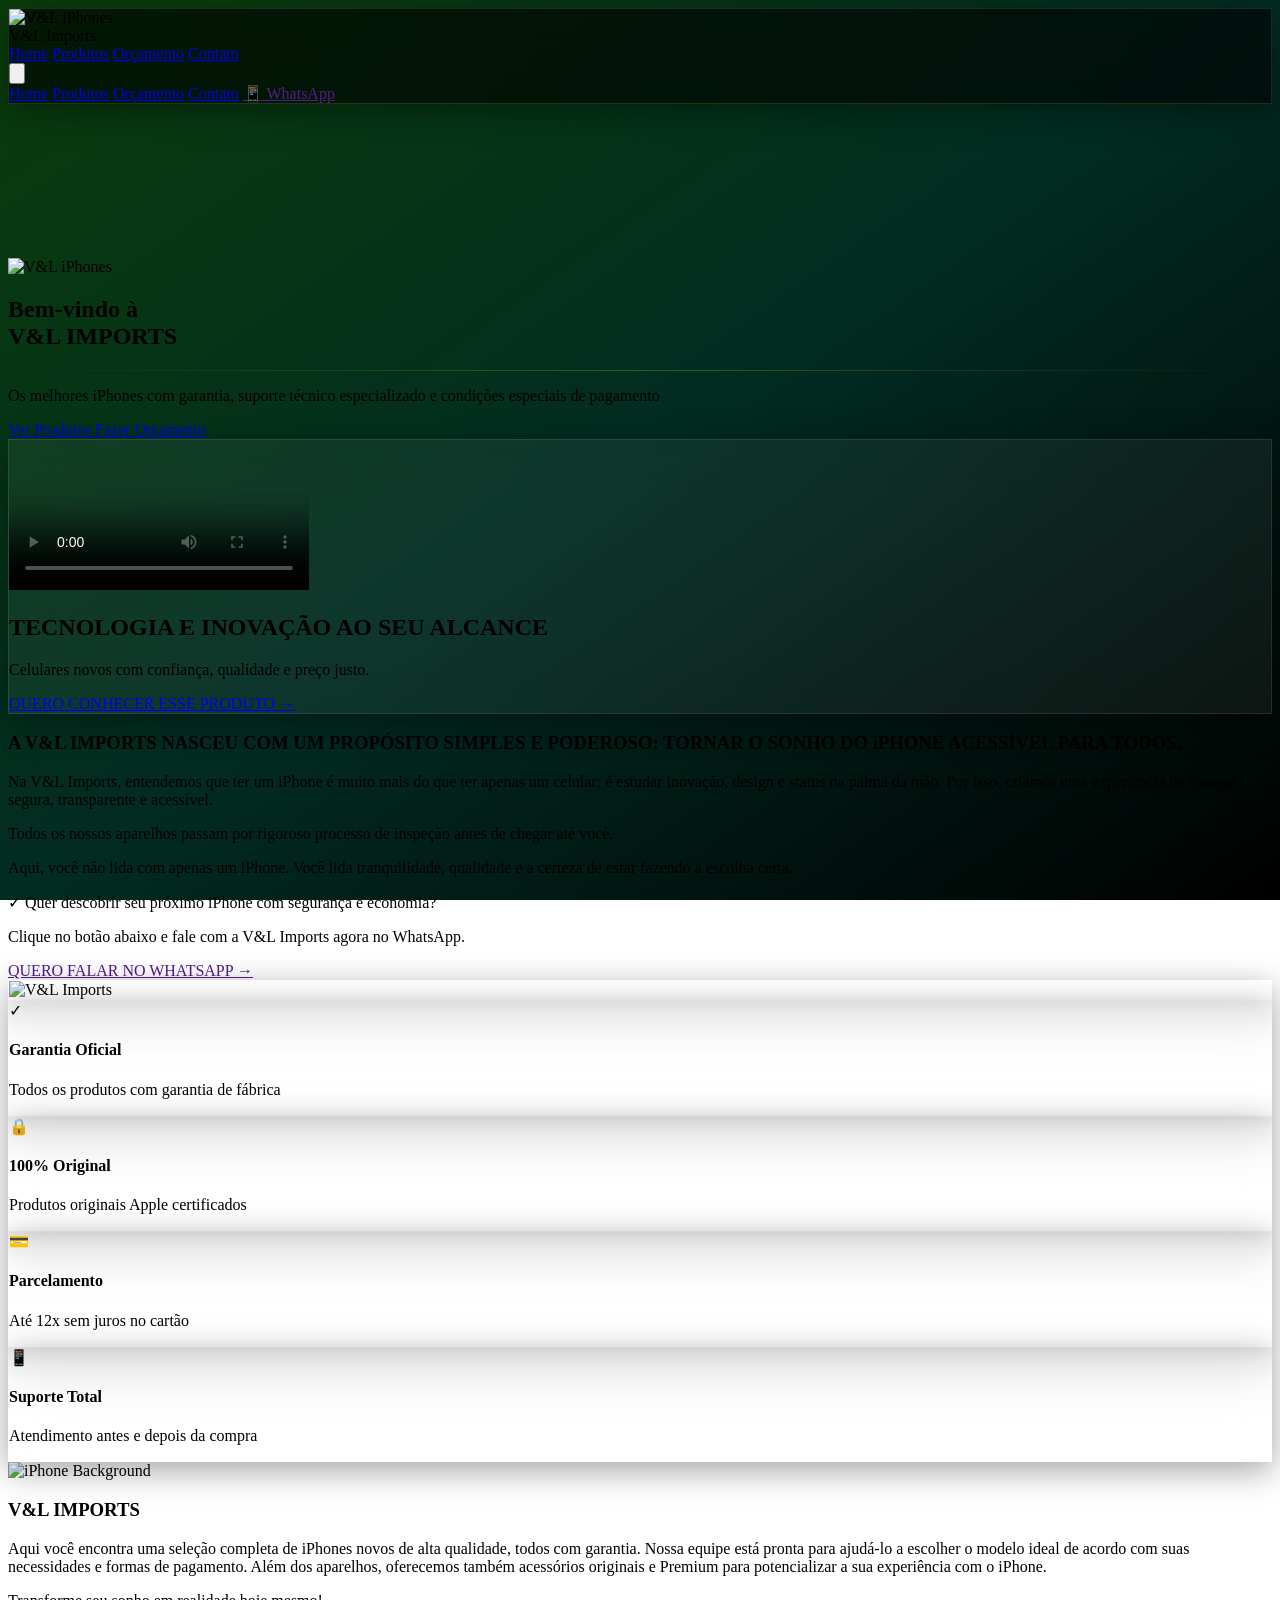
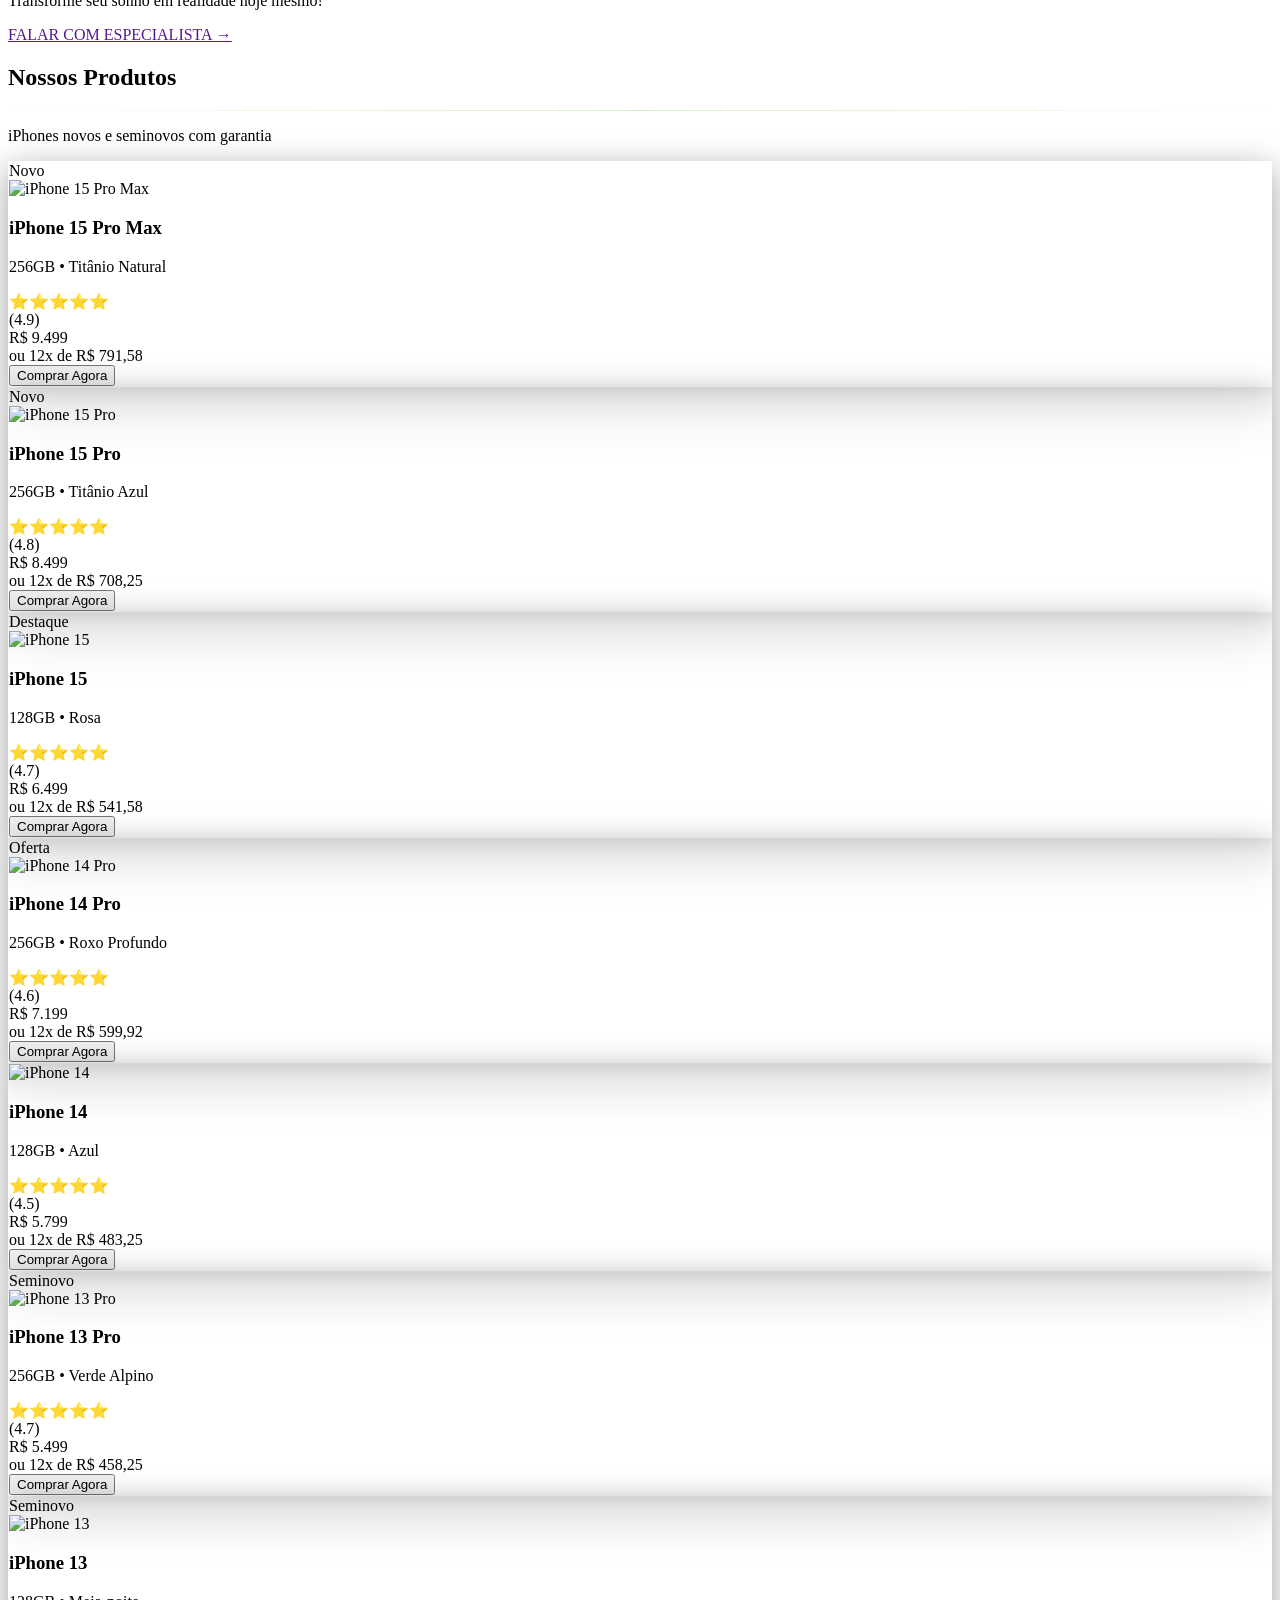
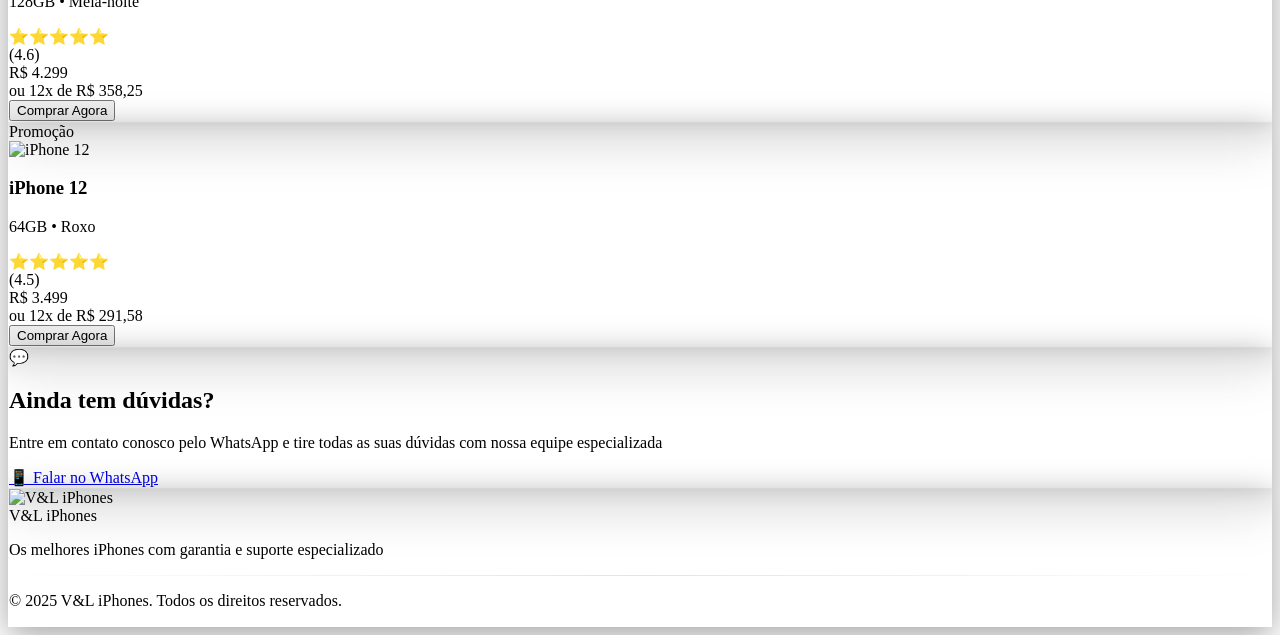
==== commit 34f99712: "Update home.html" ====
--- a/home.html
+++ b/home.html
@@ -99,7 +99,7 @@
                     <a href="#produtos" class="text-gray-300 hover:text-[#7ED321] transition-colors text-sm font-medium">Produtos</a>
                     <a href="index.html" class="text-gray-300 hover:text-[#7ED321] transition-colors text-sm font-medium">Orçamento</a>
                     <a href="#contato" class="text-gray-300 hover:text-[#7ED321] transition-colors text-sm font-medium">Contato</a>
-                    <a href="https://wa.me/5561985330258" target="_blank" class="bg-[#7ED321] text-black px-6 py-2 rounded-lg hover:bg-[#6BC118] transition-all duration-300 text-sm font-semibold shadow-lg text-left">
+                    <a href="" target="_blank" class="bg-[#7ED321] text-black px-6 py-2 rounded-lg hover:bg-[#6BC118] transition-all duration-300 text-sm font-semibold shadow-lg text-left">
                         📱 WhatsApp
                     </a>
                 </div>
@@ -209,7 +209,7 @@
                     </p>
                 </div>
 
-                <a href="https://wa.me/5561985330258" target="_blank" class="inline-block mt-6 bg-gradient-to-r from-[#7ED321] to-[#6BC118] text-black px-8 py-3 rounded-xl hover:from-[#6BC118] hover:to-[#5AA915] transition-all duration-300 font-semibold shadow-lg">
+                <a href="" target="_blank" class="inline-block mt-6 bg-gradient-to-r from-[#7ED321] to-[#6BC118] text-black px-8 py-3 rounded-xl hover:from-[#6BC118] hover:to-[#5AA915] transition-all duration-300 font-semibold shadow-lg">
                     QUERO FALAR NO WHATSAPP →
                 </a>
             </div>
@@ -291,7 +291,7 @@
                 <p class="text-[#7ED321] font-semibold text-xl md:text-2xl mb-8">
                     Transforme seu sonho em realidade hoje mesmo!
                 </p>
-                <a href="https://wa.me/5561985330258" target="_blank" class="inline-block bg-gradient-to-r from-[#7ED321] to-[#6BC118] text-black px-8 py-4 rounded-xl hover:from-[#6BC118] hover:to-[#5AA915] transition-all duration-300 font-semibold shadow-lg text-lg">
+                <a href="" target="_blank" class="inline-block bg-gradient-to-r from-[#7ED321] to-[#6BC118] text-black px-8 py-4 rounded-xl hover:from-[#6BC118] hover:to-[#5AA915] transition-all duration-300 font-semibold shadow-lg text-lg">
                     FALAR COM ESPECIALISTA →
                 </a>
             </div>
@@ -534,7 +534,7 @@
                 <p class="text-gray-400 mb-8 max-w-2xl mx-auto">
                     Entre em contato conosco pelo WhatsApp e tire todas as suas dúvidas com nossa equipe especializada
                 </p>
-                <a href="https://wa.me/5561985330258" target="_blank" class="inline-block bg-green-600 text-white px-8 py-4 rounded-xl hover:bg-green-700 transition-all duration-300 font-semibold shadow-lg hover:shadow-green-500/30">
+                <a href="https://wa.me/" target="_blank" class="inline-block bg-green-600 text-white px-8 py-4 rounded-xl hover:bg-green-700 transition-all duration-300 font-semibold shadow-lg hover:shadow-green-500/30">
                     📱 Falar no WhatsApp
                 </a>
             </div>
@@ -577,7 +577,7 @@
 
         // Função de compra
         function comprarProduto(produto, preco) {
-            const numeroLoja = '5561985330258';
+            const numeroLoja = '';
             const mensagem = `Olá! Tenho interesse no *${produto}* no valor de *${preco}*. Gostaria de mais informações sobre formas de pagamento e disponibilidade.`;
             const mensagemEncoded = encodeURIComponent(mensagem);
             const urlWhatsApp = `https://wa.me/${numeroLoja}?text=${mensagemEncoded}`;
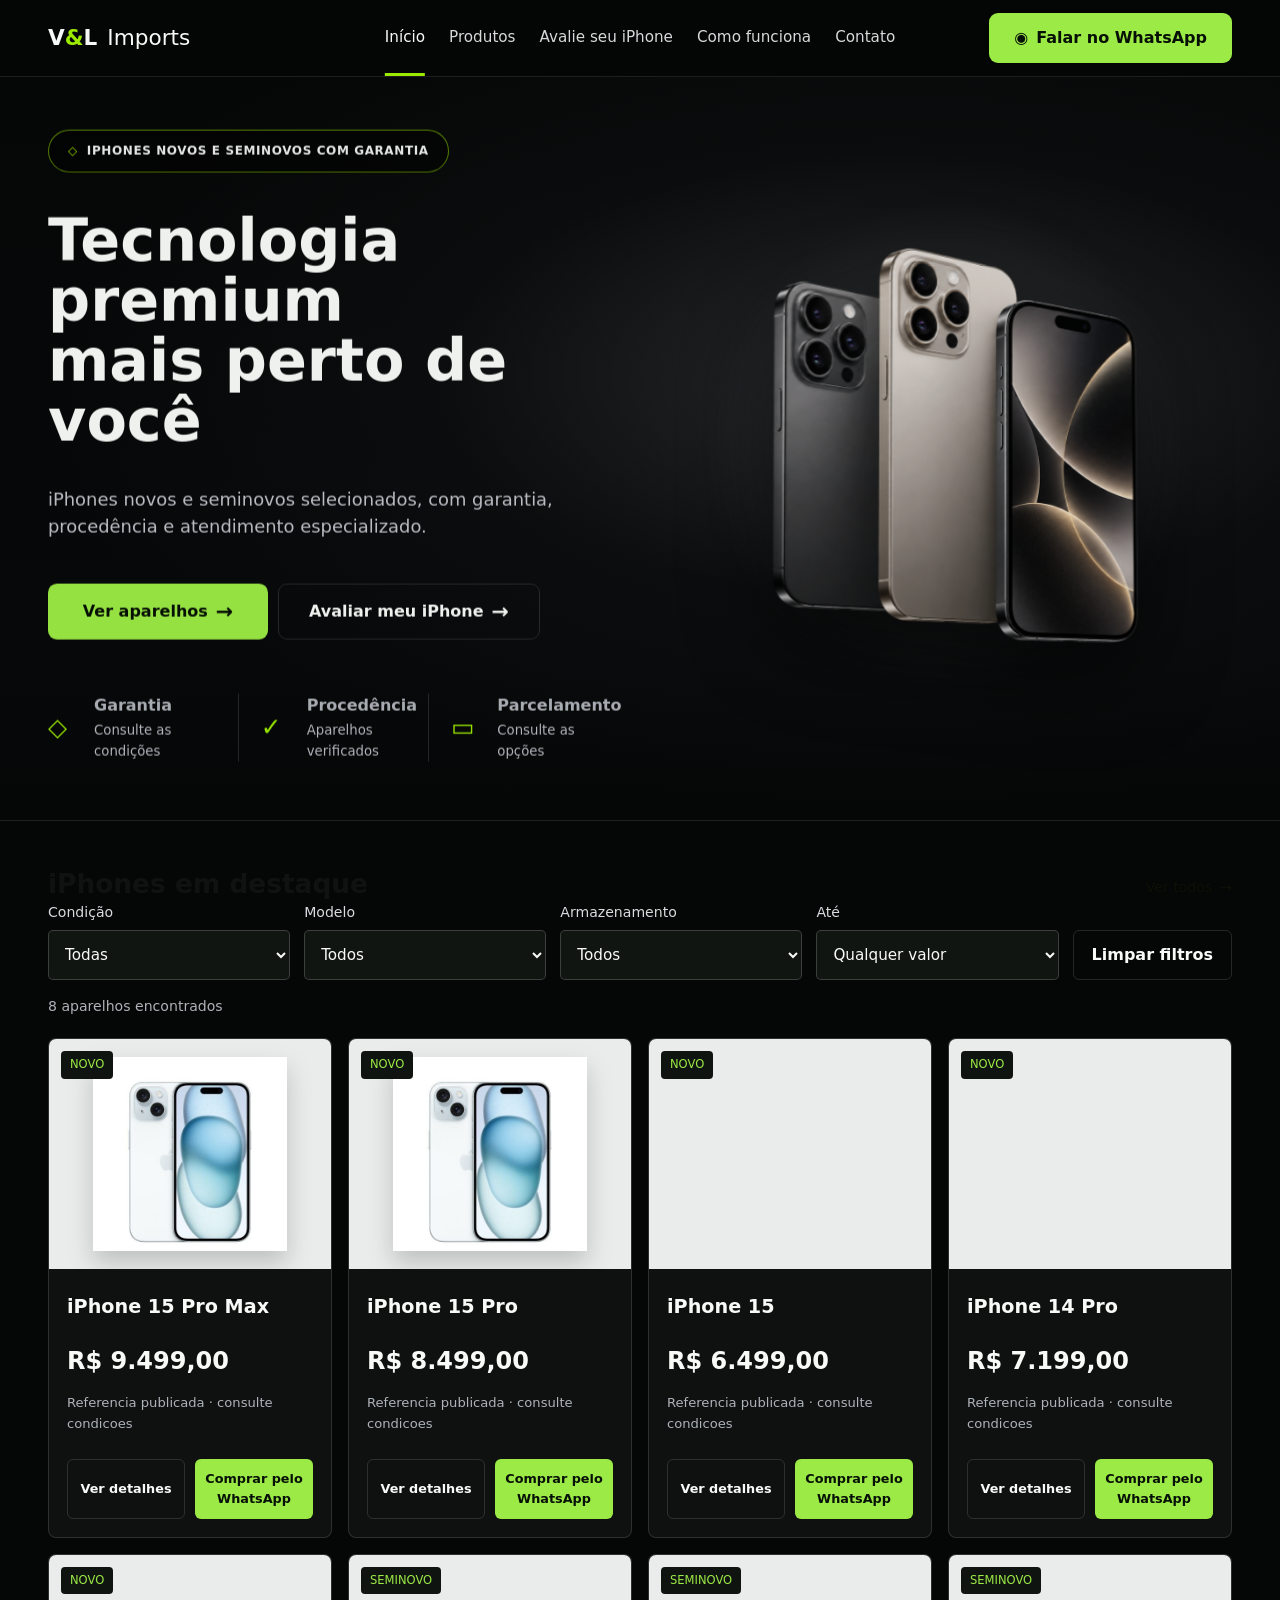
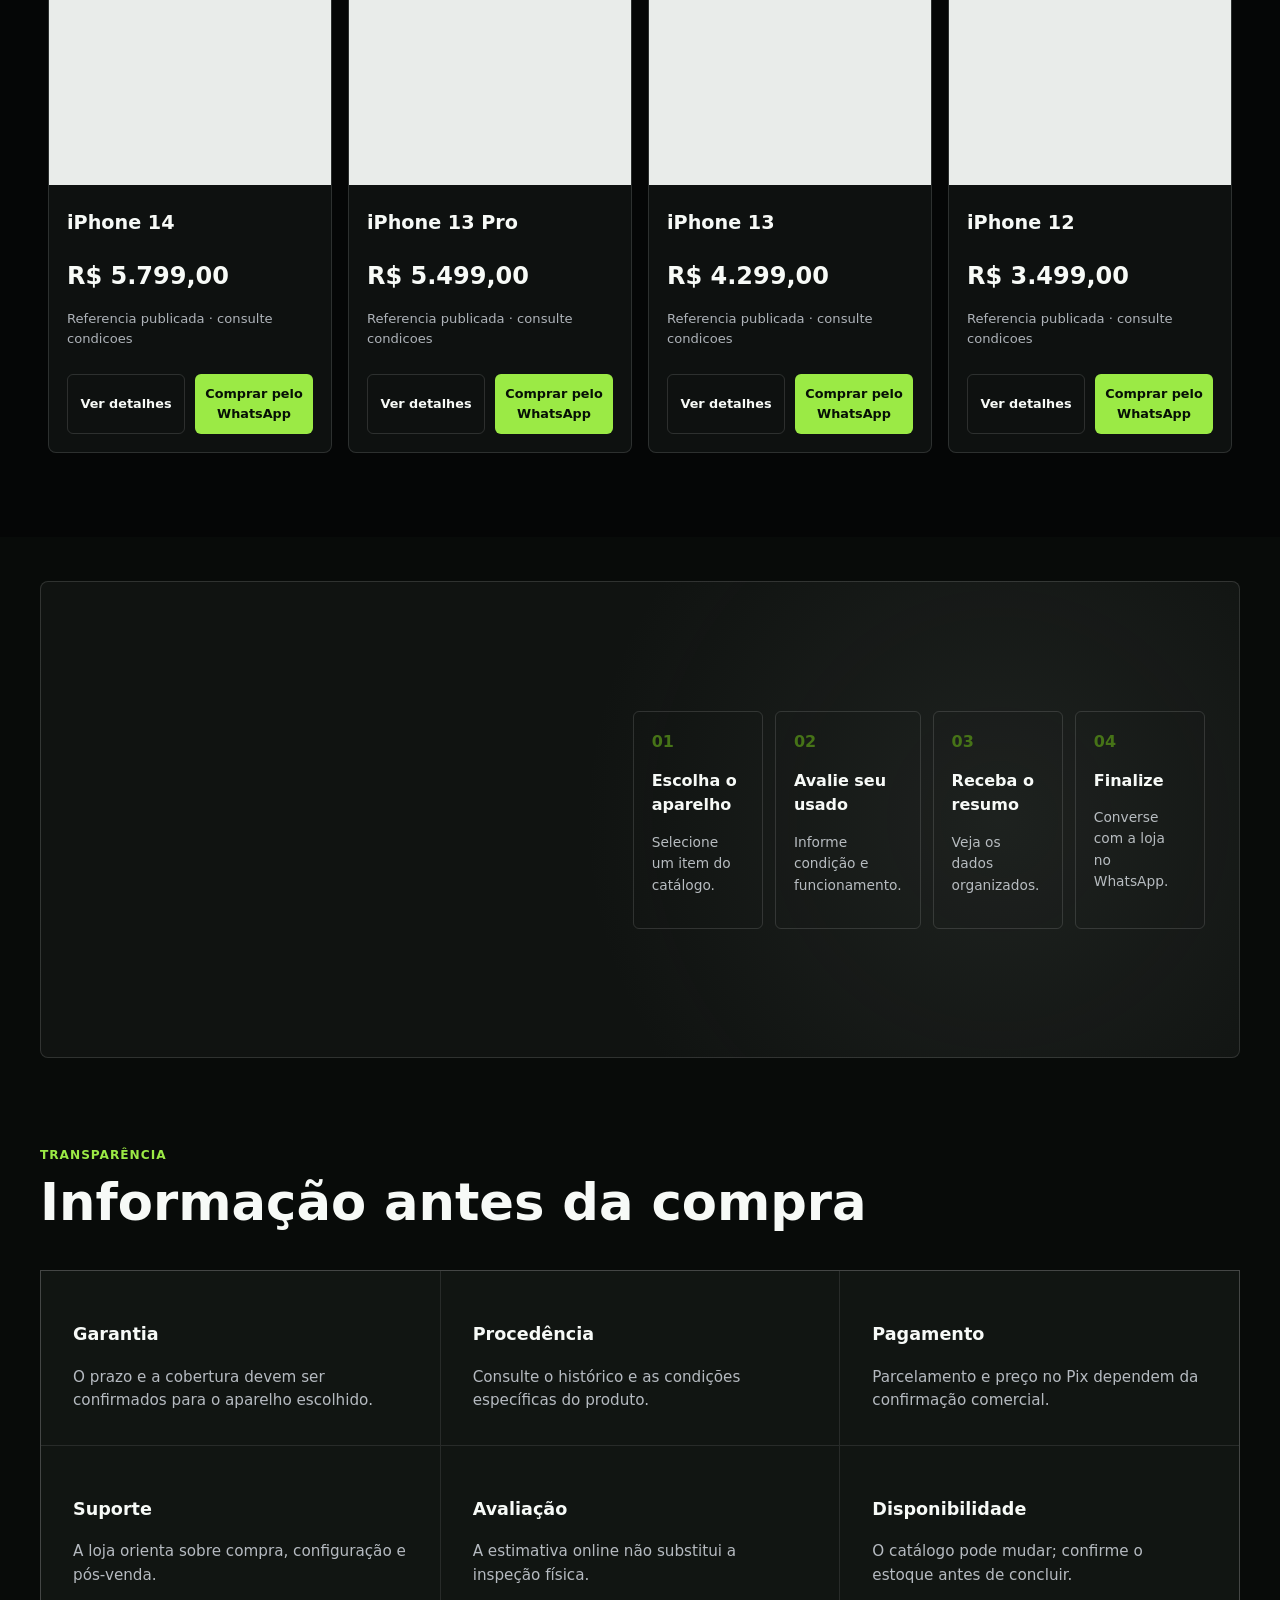
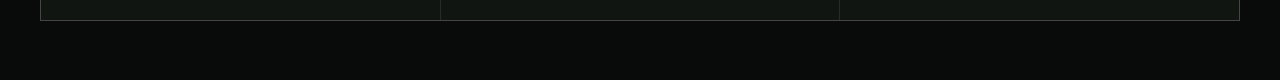
==== commit d9232c90: "Moderniza site da V&L Imports" ====
--- a/home.html
+++ b/home.html
@@ -1,598 +1 @@
-<!DOCTYPE html>
-<html lang="pt-BR" class="h-full">
-<head>
-    <meta charset="UTF-8">
-    <meta name="viewport" content="width=device-width, initial-scale=1.0">
-    <title>V&L iPhones - Home</title>
-    <script src="https://cdn.tailwindcss.com"></script>
-    <style>
-    body {
-        box-sizing: border-box;
-    }
-    .fade-in {
-        animation: fadeIn 0.4s ease-in-out;
-    }
-    @keyframes fadeIn {
-        from { opacity: 0; transform: translateY(8px); }
-        to { opacity: 1; transform: translateY(0); }
-    }
-    .glass-card {
-        background: rgba(255, 255, 255, 0.05);
-        backdrop-filter: blur(20px);
-        -webkit-backdrop-filter: blur(20px);
-        border: 1px solid rgba(255, 255, 255, 0.1);
-        box-shadow: 0 8px 32px 0 rgba(0, 0, 0, 0.37);
-    }
-    .glass-card:hover {
-        background: rgba(255, 255, 255, 0.08);
-        border-color: rgba(126, 211, 33, 0.3);
-        box-shadow: 0 12px 40px 0 rgba(126, 211, 33, 0.15);
-        transform: translateY(-4px);
-    }
-    .product-card {
-        transition: all 0.3s ease;
-    }
-    .product-image {
-        transition: transform 0.4s ease;
-    }
-    .product-card:hover .product-image {
-        transform: scale(1.05);
-    }
-    .divider {
-        height: 1px;
-        background: linear-gradient(to right, transparent, rgba(126, 211, 33, 0.3), transparent);
-    }
-    .badge {
-        animation: pulse 2s infinite;
-    }
-    @keyframes pulse {
-        0%, 100% { opacity: 1; }
-        50% { opacity: 0.7; }
-    }
-    /* Navbar com efeito vidro */
-    nav.glass-card {
-        background: rgba(0, 0, 0, 0.6);
-        backdrop-filter: blur(20px);
-        -webkit-backdrop-filter: blur(20px);
-        border-bottom: 1px solid rgba(126, 211, 33, 0.2);
-    }
-</style>
-
-</head>
-<body class="h-full font-sans" style="background: linear-gradient(to bottom right, #0a3d0a, #022c22, #000000); background-attachment: fixed;">
-
-    <!-- Navbar Elegante -->
-    <nav class="glass-card sticky top-0 z-50">
-        <div class="max-w-7xl mx-auto px-6 py-4">
-            <div class="flex items-center justify-between">
-                <!-- Logo -->
-                <div class="flex items-center gap-3">
-                    <div class="w-12 h-12 rounded-xl overflow-hidden shadow-lg">
-                        <img src="img/Branco e Linhas em Carvão Casamento Logotipo(1).png" alt="V&L iPhones" class="w-full h-full object-cover">
-                    </div>
-                    <span class="text-xl font-light text-white hidden sm:block">V&L <span class="font-semibold text-[#7ED321]">Imports</span></span>
-                </div>
-
-                <!-- Links Desktop -->
-                <div class="hidden md:flex items-center gap-8">
-                    <a href="#home" class="text-[#7ED321] font-medium text-sm">Home</a>
-                    <a href="#produtos" class="text-gray-300 hover:text-[#7ED321] transition-colors text-sm font-medium">Produtos</a>
-                    <a href="index.html" class="text-gray-300 hover:text-[#7ED321] transition-colors text-sm font-medium">Orçamento</a>
-                    <a href="#contato" class="text-gray-300 hover:text-[#7ED321] transition-colors text-sm font-medium">Contato</a>
-                </div>
-
-                <!-- Botão CTA -->
-
-
-                <!-- Menu Mobile -->
-                <button id="mobile-menu-btn" class="md:hidden text-gray-300 hover:text-[#7ED321] transition-colors">
-                    <svg class="w-6 h-6" fill="none" stroke="currentColor" viewBox="0 0 24 24">
-                        <path stroke-linecap="round" stroke-linejoin="round" stroke-width="2" d="M4 6h16M4 12h16M4 18h16"></path>
-                    </svg>
-                </button>
-            </div>
-
-            <!-- Menu Mobile Expandido -->
-            <div id="mobile-menu" class="hidden md:hidden mt-4 pt-4 border-t border-gray-700/50">
-                <div class="flex flex-col gap-4">
-                    <a href="#home" class="text-[#7ED321] font-medium text-sm">Home</a>
-                    <a href="#produtos" class="text-gray-300 hover:text-[#7ED321] transition-colors text-sm font-medium">Produtos</a>
-                    <a href="index.html" class="text-gray-300 hover:text-[#7ED321] transition-colors text-sm font-medium">Orçamento</a>
-                    <a href="#contato" class="text-gray-300 hover:text-[#7ED321] transition-colors text-sm font-medium">Contato</a>
-                    <a href="" target="_blank" class="bg-[#7ED321] text-black px-6 py-2 rounded-lg hover:bg-[#6BC118] transition-all duration-300 text-sm font-semibold shadow-lg text-left">
-                        📱 WhatsApp
-                    </a>
-                </div>
-            </div>
-        </div>
-    </nav>
-
-<!-- Hero Section com Video Background -->
-<section class="relative py-32 px-6 overflow-hidden" id="home">
-    <!-- Video Background -->
-    <video
-        class="absolute top-0 left-0 w-full h-full object-cover"
-        autoplay
-        loop
-        muted
-        playsinline>
-        <source src="img/WhatsApp Video 2025-10-21 at 09.56.12.mp4" type="video/mp4">
-    </video>
-
-    <!-- Overlay escuro para melhor legibilidade -->
-    <div class="absolute top-0 left-0 w-full h-full bg-black/60"></div>
-
-    <!-- Conteúdo sobre o vídeo -->
-    <div class="relative z-5 max-w-7xl mx-auto text-center">
-        <div class="inline-block mb-6">
-            <div class="w-80 h-80 mx-auto">
-                <img src="img/Branco e Linhas em Carvão Casamento Logotipo(1).png" alt="V&L iPhones" class="w-full h-full object-cover">
-            </div>
-        </div>
-        <h1 class="text-5xl md:text-6xl lg:text-7xl font-light tracking-tight text-white mb-4 drop-shadow-2xl">
-            Bem-vindo à <br><span class="font-semibold text-[#7ED321]">V&L IMPORTS</span>
-        </h1>
-        <div class="divider max-w-md mx-auto mb-6"></div>
-        <p class="text-gray-200 text-lg md:text-xl mb-8 max-w-2xl mx-auto drop-shadow-lg">
-            Os melhores iPhones com garantia, suporte técnico especializado e condições especiais de pagamento
-        </p>
-        <div class="flex gap-4 justify-center flex-wrap">
-            <a href="#produtos" class="bg-[#7ED321] text-black px-8 py-4 rounded-xl hover:bg-[#6BC118] transition-all duration-300 font-semibold shadow-2xl hover:shadow-[#7ED321]/50 hover:scale-105">
-                Ver Produtos
-            </a>
-            <a href="index.html" class="bg-white/10 backdrop-blur-sm text-white px-8 py-4 rounded-xl hover:bg-white/20 transition-all duration-300 font-medium shadow-2xl border border-white/30">
-                Fazer Orçamento
-            </a>
-        </div>
-    </div>
-</section>
-
-<!-- About Section - Estilo Moderno -->
-<section class="py-20 px-6" id="sobre">
-    <div class="max-w-7xl mx-auto">
-
-        <!-- Video Section com CTA -->
-        <div class="glass-card rounded-3xl p-8 mb-16">
-            <div class="grid lg:grid-cols-2 gap-8 items-center">
-                <!-- Video -->
-                <div class="order-2 lg:order-1">
-                    <div class="rounded-2xl overflow-hidden shadow-2xl">
-                        <video
-                            class="w-full h-auto"
-                            controls
-                            poster="img/Branco e Linhas em Carvão Casamento Logotipo(1).png">
-                            <source src="img/WhatsApp Video 2025-10-21 at 09.56.12.mp4" type="video/mp4">
-                            Seu navegador não suporta a tag de vídeo.
-                        </video>
-                    </div>
-                </div>
-
-                <!-- Texto ao lado -->
-                <div class="order-1 lg:order-2 text-center lg:text-left">
-                    <h2 class="text-3xl md:text-4xl font-bold text-white mb-4">
-                        TECNOLOGIA E INOVAÇÃO AO SEU ALCANCE
-                    </h2>
-                    <p class="text-gray-300 text-lg mb-6">
-                        Celulares novos com confiança, qualidade e preço justo.
-                    </p>
-                    <a href="#produtos" class="inline-block bg-gradient-to-r from-[#7ED321] to-[#6BC118] text-black px-8 py-3 rounded-xl hover:from-[#6BC118] hover:to-[#5AA915] transition-all duration-300 font-semibold shadow-lg">
-                        QUERO CONHECER ESSE PRODUTO →
-                    </a>
-                </div>
-            </div>
-        </div>
-
-        <!-- Conteúdo Principal -->
-        <div class="grid lg:grid-cols-2 gap-12 items-center mb-16">
-
-            <!-- Texto sobre a loja -->
-            <div>
-                <h3 class="text-2xl md:text-3xl font-bold text-white mb-6 leading-tight">
-                    A V&L IMPORTS NASCEU COM UM PROPÓSITO SIMPLES E PODEROSO: TORNAR O SONHO DO iPHONE ACESSÍVEL PARA TODOS.
-                </h3>
-
-                <div class="space-y-4 text-gray-300">
-                    <p>
-                        Na V&L Imports, entendemos que ter um iPhone é muito mais do que ter apenas um celular; é estudar inovação, design e status na palma da mão. Por isso, criamos uma experiência de compra segura, transparente e acessível.
-                    </p>
-                    <p>
-                        Todos os nossos aparelhos passam por rigoroso processo de inspeção antes de chegar até você.
-                    </p>
-                    <p>
-                        Aqui, você não lida com apenas um iPhone. Você lida tranquilidade, qualidade e a certeza de estar fazendo a escolha certa.
-                    </p>
-                    <p class="font-semibold text-[#7ED321]">
-                        ✓ Quer descobrir seu próximo iPhone com segurança e economia?
-                    </p>
-                    <p>
-                        Clique no botão abaixo e fale com a V&L Imports agora no WhatsApp.
-                    </p>
-                </div>
-
-                <a href="" target="_blank" class="inline-block mt-6 bg-gradient-to-r from-[#7ED321] to-[#6BC118] text-black px-8 py-3 rounded-xl hover:from-[#6BC118] hover:to-[#5AA915] transition-all duration-300 font-semibold shadow-lg">
-                    QUERO FALAR NO WHATSAPP →
-                </a>
-            </div>
-
-            <!-- Imagem do vendedor/iPhone -->
-            <div class="relative">
-                <div class="glass-card rounded-3xl p-8 relative overflow-hidden">
-                    <!-- Efeito de luz de fundo -->
-                    <div class="absolute top-1/2 left-1/2 transform -translate-x-1/2 -translate-y-1/2 w-80 h-80 bg-[#7ED321] opacity-20 blur-3xl rounded-full"></div>
-
-                    <!-- Coloque aqui a imagem do vendedor ou iPhone -->
-                    <img src="img/post instagram carrossel consultoria de negócios moderno profissional verde azul e branco(1).png" alt="V&L Imports" class="relative z-10 w-full h-auto object-contain">
-
-                </div>
-            </div>
-        </div>
-
-        <!-- Cards de Benefícios -->
-        <div class="grid md:grid-cols-2 lg:grid-cols-4 gap-6 mb-16">
-
-            <div class="glass-card rounded-2xl p-6 text-center hover:scale-105 transition-transform duration-300">
-                <div class="w-16 h-16 mx-auto mb-4 rounded-2xl bg-gradient-to-br from-[#7ED321] to-[#6BC118] flex items-center justify-center shadow-lg">
-                    <span class="text-3xl">✓</span>
-                </div>
-                <h4 class="text-lg font-semibold text-white mb-2">Garantia Oficial</h4>
-                <p class="text-gray-400 text-sm">Todos os produtos com garantia de fábrica</p>
-            </div>
-
-            <div class="glass-card rounded-2xl p-6 text-center hover:scale-105 transition-transform duration-300">
-                <div class="w-16 h-16 mx-auto mb-4 rounded-2xl bg-gradient-to-br from-[#7ED321] to-[#6BC118] flex items-center justify-center shadow-lg">
-                    <span class="text-3xl">🔒</span>
-                </div>
-                <h4 class="text-lg font-semibold text-white mb-2">100% Original</h4>
-                <p class="text-gray-400 text-sm">Produtos originais Apple certificados</p>
-            </div>
-
-            <div class="glass-card rounded-2xl p-6 text-center hover:scale-105 transition-transform duration-300">
-                <div class="w-16 h-16 mx-auto mb-4 rounded-2xl bg-gradient-to-br from-[#7ED321] to-[#6BC118] flex items-center justify-center shadow-lg">
-                    <span class="text-3xl">💳</span>
-                </div>
-                <h4 class="text-lg font-semibold text-white mb-2">Parcelamento</h4>
-                <p class="text-gray-400 text-sm">Até 12x sem juros no cartão</p>
-            </div>
-
-            <div class="glass-card rounded-2xl p-6 text-center hover:scale-105 transition-transform duration-300">
-                <div class="w-16 h-16 mx-auto mb-4 rounded-2xl bg-gradient-to-br from-[#7ED321] to-[#6BC118] flex items-center justify-center shadow-lg">
-                    <span class="text-3xl">📱</span>
-                </div>
-                <h4 class="text-lg font-semibold text-white mb-2">Suporte Total</h4>
-                <p class="text-gray-400 text-sm">Atendimento antes e depois da compra</p>
-            </div>
-
-        </div>
-    </div>
-</section>
-
-
-
-<!-- Nova Seção com Background Image -->
-<section class="relative py-20 px-6 overflow-hidden">
-    <!-- Imagem de fundo -->
-    <div class="absolute inset-0 z-0">
-        <img src="img/image.png" alt="iPhone Background" class="w-full h-full object-cover">
-    </div>
-
-    <!-- Overlay verde escuro para manter a identidade visual -->
-    <div class="absolute inset-0 bg-gradient-to-br from-[#0a3d0a]/80 via-[#022c22]/80 to-black/90 z-0"></div>
-
-    <div class="max-w-7xl mx-auto relative z-10">
-        <div>
-            <!-- Conteúdo centralizado -->
-            <div class="relative z-10 p-12 md:p-16 lg:p-20 text-center">
-                <h3 class="text-3xl md:text-4xl lg:text-5xl font-bold text-white mb-6">
-                    V&L IMPORTS
-                </h3>
-                <p class="text-gray-200 text-lg md:text-xl mb-6 leading-relaxed max-w-3xl mx-auto">
-                    Aqui você encontra uma seleção completa de iPhones novos de alta qualidade, todos com garantia. Nossa equipe está pronta para ajudá-lo a escolher o modelo ideal de acordo com suas necessidades e formas de pagamento. Além dos aparelhos, oferecemos também acessórios originais e Premium para potencializar a sua experiência com o iPhone.
-                </p>
-                <p class="text-[#7ED321] font-semibold text-xl md:text-2xl mb-8">
-                    Transforme seu sonho em realidade hoje mesmo!
-                </p>
-                <a href="" target="_blank" class="inline-block bg-gradient-to-r from-[#7ED321] to-[#6BC118] text-black px-8 py-4 rounded-xl hover:from-[#6BC118] hover:to-[#5AA915] transition-all duration-300 font-semibold shadow-lg text-lg">
-                    FALAR COM ESPECIALISTA →
-                </a>
-            </div>
-        </div>
-    </div>
-</section>
-
-
-
-
-
-
-    <!-- Products Section -->
-    <section class="py-16 px-6" id="produtos">
-        <div class="max-w-7xl mx-auto">
-            <div class="text-center mb-12">
-                <h2 class="text-3xl md:text-4xl font-light text-white mb-3">
-                    Nossos <span class="font-semibold text-[#7ED321]">Produtos</span>
-                </h2>
-                <div class="divider max-w-md mx-auto mb-4"></div>
-                <p class="text-gray-400 text-sm uppercase tracking-wider">iPhones novos e seminovos com garantia</p>
-            </div>
-
-            <!-- Product Grid -->
-            <div class="grid grid-cols-1 md:grid-cols-2 lg:grid-cols-3 xl:grid-cols-4 gap-6">
-
-                <!-- iPhone 15 Pro Max -->
-                <div class="glass-card rounded-2xl p-6 product-card">
-                    <div class="relative mb-4">
-                        <span class="absolute top-2 right-2 bg-[#7ED321] text-black text-xs px-3 py-1 rounded-full badge font-semibold z-10">Novo</span>
-                        <div class="bg-gradient-to-br from-slate-800 to-slate-900 rounded-xl p-6 mb-4 product-image">
-                            <img src="images/iphone-15-pro-max.png" alt="iPhone 15 Pro Max" class="w-full h-48 object-contain">
-                        </div>
-                    </div>
-                    <h3 class="text-lg font-semibold text-white mb-2">iPhone 15 Pro Max</h3>
-                    <p class="text-gray-400 text-sm mb-4">256GB • Titânio Natural</p>
-                    <div class="flex items-center gap-2 mb-4">
-                        <div class="flex text-[#7ED321] text-sm">
-                            ⭐⭐⭐⭐⭐
-                        </div>
-                        <span class="text-gray-500 text-xs">(4.9)</span>
-                    </div>
-                    <div class="border-t border-gray-700/50 pt-4 mb-4">
-                        <div class="text-2xl font-bold text-[#7ED321] mb-1">R$ 9.499</div>
-                        <div class="text-gray-500 text-xs">ou 12x de R$ 791,58</div>
-                    </div>
-                    <button onclick="comprarProduto('iPhone 15 Pro Max', 'R$ 9.499')" class="w-full bg-[#7ED321] text-black py-3 rounded-xl hover:bg-[#6BC118] transition-all duration-300 font-semibold text-sm shadow-lg">
-                        Comprar Agora
-                    </button>
-                </div>
-
-                <!-- iPhone 15 Pro -->
-                <div class="glass-card rounded-2xl p-6 product-card">
-                    <div class="relative mb-4">
-                        <span class="absolute top-2 right-2 bg-[#7ED321] text-black text-xs px-3 py-1 rounded-full badge font-semibold z-10">Novo</span>
-                        <div class="bg-gradient-to-br from-slate-800 to-slate-900 rounded-xl p-6 mb-4 product-image">
-                            <img src="img/iphone 145.jpg" alt="iPhone 15 Pro" class="w-full h-48 object-contain">
-                        </div>
-                    </div>
-                    <h3 class="text-lg font-semibold text-white mb-2">iPhone 15 Pro</h3>
-                    <p class="text-gray-400 text-sm mb-4">256GB • Titânio Azul</p>
-                    <div class="flex items-center gap-2 mb-4">
-                        <div class="flex text-[#7ED321] text-sm">
-                            ⭐⭐⭐⭐⭐
-                        </div>
-                        <span class="text-gray-500 text-xs">(4.8)</span>
-                    </div>
-                    <div class="border-t border-gray-700/50 pt-4 mb-4">
-                        <div class="text-2xl font-bold text-[#7ED321] mb-1">R$ 8.499</div>
-                        <div class="text-gray-500 text-xs">ou 12x de R$ 708,25</div>
-                    </div>
-                    <button onclick="comprarProduto('iPhone 15 Pro', 'R$ 8.499')" class="w-full bg-[#7ED321] text-black py-3 rounded-xl hover:bg-[#6BC118] transition-all duration-300 font-semibold text-sm shadow-lg">
-                        Comprar Agora
-                    </button>
-                </div>
-
-                <!-- iPhone 15 -->
-                <div class="glass-card rounded-2xl p-6 product-card">
-                    <div class="relative mb-4">
-                        <span class="absolute top-2 right-2 bg-blue-500 text-white text-xs px-3 py-1 rounded-full badge font-semibold z-10">Destaque</span>
-                        <div class="bg-gradient-to-br from-slate-800 to-slate-900 rounded-xl p-6 mb-4 product-image">
-                            <img src="images/iphone-15.png" alt="iPhone 15" class="w-full h-48 object-contain">
-                        </div>
-                    </div>
-                    <h3 class="text-lg font-semibold text-white mb-2">iPhone 15</h3>
-                    <p class="text-gray-400 text-sm mb-4">128GB • Rosa</p>
-                    <div class="flex items-center gap-2 mb-4">
-                        <div class="flex text-[#7ED321] text-sm">
-                            ⭐⭐⭐⭐⭐
-                        </div>
-                        <span class="text-gray-500 text-xs">(4.7)</span>
-                    </div>
-                    <div class="border-t border-gray-700/50 pt-4 mb-4">
-                        <div class="text-2xl font-bold text-[#7ED321] mb-1">R$ 6.499</div>
-                        <div class="text-gray-500 text-xs">ou 12x de R$ 541,58</div>
-                    </div>
-                    <button onclick="comprarProduto('iPhone 15', 'R$ 6.499')" class="w-full bg-[#7ED321] text-black py-3 rounded-xl hover:bg-[#6BC118] transition-all duration-300 font-semibold text-sm shadow-lg">
-                        Comprar Agora
-                    </button>
-                </div>
-
-                <!-- iPhone 14 Pro -->
-                <div class="glass-card rounded-2xl p-6 product-card">
-                    <div class="relative mb-4">
-                        <span class="absolute top-2 right-2 bg-yellow-500 text-black text-xs px-3 py-1 rounded-full badge font-semibold z-10">Oferta</span>
-                        <div class="bg-gradient-to-br from-slate-800 to-slate-900 rounded-xl p-6 mb-4 product-image">
-                            <img src="images/iphone-14-pro.png" alt="iPhone 14 Pro" class="w-full h-48 object-contain">
-                        </div>
-                    </div>
-                    <h3 class="text-lg font-semibold text-white mb-2">iPhone 14 Pro</h3>
-                    <p class="text-gray-400 text-sm mb-4">256GB • Roxo Profundo</p>
-                    <div class="flex items-center gap-2 mb-4">
-                        <div class="flex text-[#7ED321] text-sm">
-                            ⭐⭐⭐⭐⭐
-                        </div>
-                        <span class="text-gray-500 text-xs">(4.6)</span>
-                    </div>
-                    <div class="border-t border-gray-700/50 pt-4 mb-4">
-                        <div class="text-2xl font-bold text-[#7ED321] mb-1">R$ 7.199</div>
-                        <div class="text-gray-500 text-xs">ou 12x de R$ 599,92</div>
-                    </div>
-                    <button onclick="comprarProduto('iPhone 14 Pro', 'R$ 7.199')" class="w-full bg-[#7ED321] text-black py-3 rounded-xl hover:bg-[#6BC118] transition-all duration-300 font-semibold text-sm shadow-lg">
-                        Comprar Agora
-                    </button>
-                </div>
-
-                <!-- iPhone 14 -->
-                <div class="glass-card rounded-2xl p-6 product-card">
-                    <div class="relative mb-4">
-                        <div class="bg-gradient-to-br from-slate-800 to-slate-900 rounded-xl p-6 mb-4 product-image">
-                            <img src="images/iphone-14.png" alt="iPhone 14" class="w-full h-48 object-contain">
-                        </div>
-                    </div>
-                    <h3 class="text-lg font-semibold text-white mb-2">iPhone 14</h3>
-                    <p class="text-gray-400 text-sm mb-4">128GB • Azul</p>
-                    <div class="flex items-center gap-2 mb-4">
-                        <div class="flex text-[#7ED321] text-sm">
-                            ⭐⭐⭐⭐⭐
-                        </div>
-                        <span class="text-gray-500 text-xs">(4.5)</span>
-                    </div>
-                    <div class="border-t border-gray-700/50 pt-4 mb-4">
-                        <div class="text-2xl font-bold text-[#7ED321] mb-1">R$ 5.799</div>
-                        <div class="text-gray-500 text-xs">ou 12x de R$ 483,25</div>
-                    </div>
-                    <button onclick="comprarProduto('iPhone 14', 'R$ 5.799')" class="w-full bg-[#7ED321] text-black py-3 rounded-xl hover:bg-[#6BC118] transition-all duration-300 font-semibold text-sm shadow-lg">
-                        Comprar Agora
-                    </button>
-                </div>
-
-                <!-- iPhone 13 Pro -->
-                <div class="glass-card rounded-2xl p-6 product-card">
-                    <div class="relative mb-4">
-                        <span class="absolute top-2 right-2 bg-red-500 text-white text-xs px-3 py-1 rounded-full badge font-semibold z-10">Seminovo</span>
-                        <div class="bg-gradient-to-br from-slate-800 to-slate-900 rounded-xl p-6 mb-4 product-image">
-                            <img src="images/iphone-13-pro.png" alt="iPhone 13 Pro" class="w-full h-48 object-contain">
-                        </div>
-                    </div>
-                    <h3 class="text-lg font-semibold text-white mb-2">iPhone 13 Pro</h3>
-                    <p class="text-gray-400 text-sm mb-4">256GB • Verde Alpino</p>
-                    <div class="flex items-center gap-2 mb-4">
-                        <div class="flex text-[#7ED321] text-sm">
-                            ⭐⭐⭐⭐⭐
-                        </div>
-                        <span class="text-gray-500 text-xs">(4.7)</span>
-                    </div>
-                    <div class="border-t border-gray-700/50 pt-4 mb-4">
-                        <div class="text-2xl font-bold text-[#7ED321] mb-1">R$ 5.499</div>
-                        <div class="text-gray-500 text-xs">ou 12x de R$ 458,25</div>
-                    </div>
-                    <button onclick="comprarProduto('iPhone 13 Pro', 'R$ 5.499')" class="w-full bg-[#7ED321] text-black py-3 rounded-xl hover:bg-[#6BC118] transition-all duration-300 font-semibold text-sm shadow-lg">
-                        Comprar Agora
-                    </button>
-                </div>
-
-                <!-- iPhone 13 -->
-                <div class="glass-card rounded-2xl p-6 product-card">
-                    <div class="relative mb-4">
-                        <span class="absolute top-2 right-2 bg-red-500 text-white text-xs px-3 py-1 rounded-full badge font-semibold z-10">Seminovo</span>
-                        <div class="bg-gradient-to-br from-slate-800 to-slate-900 rounded-xl p-6 mb-4 product-image">
-                            <img src="images/iphone-13.png" alt="iPhone 13" class="w-full h-48 object-contain">
-                        </div>
-                    </div>
-                    <h3 class="text-lg font-semibold text-white mb-2">iPhone 13</h3>
-                    <p class="text-gray-400 text-sm mb-4">128GB • Meia-noite</p>
-                    <div class="flex items-center gap-2 mb-4">
-                        <div class="flex text-[#7ED321] text-sm">
-                            ⭐⭐⭐⭐⭐
-                        </div>
-                        <span class="text-gray-500 text-xs">(4.6)</span>
-                    </div>
-                    <div class="border-t border-gray-700/50 pt-4 mb-4">
-                        <div class="text-2xl font-bold text-[#7ED321] mb-1">R$ 4.299</div>
-                        <div class="text-gray-500 text-xs">ou 12x de R$ 358,25</div>
-                    </div>
-                    <button onclick="comprarProduto('iPhone 13', 'R$ 4.299')" class="w-full bg-[#7ED321] text-black py-3 rounded-xl hover:bg-[#6BC118] transition-all duration-300 font-semibold text-sm shadow-lg">
-                        Comprar Agora
-                    </button>
-                </div>
-
-                <!-- iPhone 12 -->
-                <div class="glass-card rounded-2xl p-6 product-card">
-                    <div class="relative mb-4">
-                        <span class="absolute top-2 right-2 bg-purple-500 text-white text-xs px-3 py-1 rounded-full badge font-semibold z-10">Promoção</span>
-                        <div class="bg-gradient-to-br from-slate-800 to-slate-900 rounded-xl p-6 mb-4 product-image">
-                            <img src="images/iphone-12.png" alt="iPhone 12" class="w-full h-48 object-contain">
-                        </div>
-                    </div>
-                    <h3 class="text-lg font-semibold text-white mb-2">iPhone 12</h3>
-                    <p class="text-gray-400 text-sm mb-4">64GB • Roxo</p>
-                    <div class="flex items-center gap-2 mb-4">
-                        <div class="flex text-[#7ED321] text-sm">
-                            ⭐⭐⭐⭐⭐
-                        </div>
-                        <span class="text-gray-500 text-xs">(4.5)</span>
-                    </div>
-                    <div class="border-t border-gray-700/50 pt-4 mb-4">
-                        <div class="text-2xl font-bold text-[#7ED321] mb-1">R$ 3.499</div>
-                        <div class="text-gray-500 text-xs">ou 12x de R$ 291,58</div>
-                    </div>
-                    <button onclick="comprarProduto('iPhone 12', 'R$ 3.499')" class="w-full bg-[#7ED321] text-black py-3 rounded-xl hover:bg-[#6BC118] transition-all duration-300 font-semibold text-sm shadow-lg">
-                        Comprar Agora
-                    </button>
-                </div>
-
-            </div>
-        </div>
-    </section>
-
-    <!-- CTA Section -->
-    <section class="py-20 px-6" id="contato">
-        <div class="max-w-4xl mx-auto">
-            <div class="glass-card rounded-3xl p-12 text-center">
-                <div class="w-16 h-16 mx-auto mb-6 rounded-2xl bg-gradient-to-br from-[#7ED321] to-[#6BC118] flex items-center justify-center shadow-lg">
-                    <span class="text-3xl">💬</span>
-                </div>
-                <h2 class="text-3xl md:text-4xl font-light text-white mb-4">
-                    Ainda tem <span class="font-semibold text-[#7ED321]">dúvidas?</span>
-                </h2>
-                <p class="text-gray-400 mb-8 max-w-2xl mx-auto">
-                    Entre em contato conosco pelo WhatsApp e tire todas as suas dúvidas com nossa equipe especializada
-                </p>
-                <a href="https://wa.me/" target="_blank" class="inline-block bg-green-600 text-white px-8 py-4 rounded-xl hover:bg-green-700 transition-all duration-300 font-semibold shadow-lg hover:shadow-green-500/30">
-                    📱 Falar no WhatsApp
-                </a>
-            </div>
-        </div>
-    </section>
-
-    <!-- Footer -->
-    <footer class="glass-card mt-20">
-        <div class="max-w-7xl mx-auto px-6 py-8">
-            <div class="text-center">
-                <div class="flex items-center justify-center gap-3 mb-4">
-                    <div class="w-10 h-10 rounded-xl overflow-hidden shadow-lg">
-                        <img src="Branco-e-Linhas-em-Carvao-Casamento-Logotipo.jpg" alt="V&L iPhones" class="w-full h-full object-cover">
-                    </div>
-                    <span class="text-xl font-light text-white">V&L <span class="font-semibold text-[#7ED321]">iPhones</span></span>
-                </div>
-                <p class="text-gray-400 text-sm mb-4">Os melhores iPhones com garantia e suporte especializado</p>
-                <div class="divider max-w-md mx-auto mb-4"></div>
-                <p class="text-gray-500 text-xs">© 2025 V&L iPhones. Todos os direitos reservados.</p>
-            </div>
-        </div>
-    </footer>
-
-    <script>
-        // Menu Mobile Toggle
-        const mobileMenuBtn = document.getElementById('mobile-menu-btn');
-        const mobileMenu = document.getElementById('mobile-menu');
-
-        mobileMenuBtn.addEventListener('click', () => {
-            mobileMenu.classList.toggle('hidden');
-        });
-
-        // Fechar menu mobile ao clicar em um link
-        document.querySelectorAll('#mobile-menu a').forEach(link => {
-            link.addEventListener('click', () => {
-                mobileMenu.classList.add('hidden');
-            });
-        });
-
-
-        // Função de compra
-        function comprarProduto(produto, preco) {
-            const numeroLoja = '';
-            const mensagem = `Olá! Tenho interesse no *${produto}* no valor de *${preco}*. Gostaria de mais informações sobre formas de pagamento e disponibilidade.`;
-            const mensagemEncoded = encodeURIComponent(mensagem);
-            const urlWhatsApp = `https://wa.me/${numeroLoja}?text=${mensagemEncoded}`;
-            window.open(urlWhatsApp, '_blank');
-        }
-        // Smooth scroll
-        document.querySelectorAll('a[href^="#"]').forEach(anchor => {
-            anchor.addEventListener('click', function (e) {
-                e.preventDefault();
-                const target = document.querySelector(this.getAttribute('href'));
-                if (target) {
-                    target.scrollIntoView({ behavior: 'smooth', block: 'start' });
-                }
-            });
-        });
-    </script>
-</body>
-</html>
+<!doctype html><html lang="pt-BR"><head><meta charset="utf-8"><meta name="viewport" content="width=device-width,initial-scale=1"><title>Redirecionando | V&amp;L Imports</title><meta http-equiv="refresh" content="0;url=index.html"><link rel="canonical" href="https://jp17ribeiro.github.io/V-L-iphone/"></head><body><p>A pagina inicial mudou. <a href="index.html">Acessar V&amp;L Imports</a>.</p></body></html>
